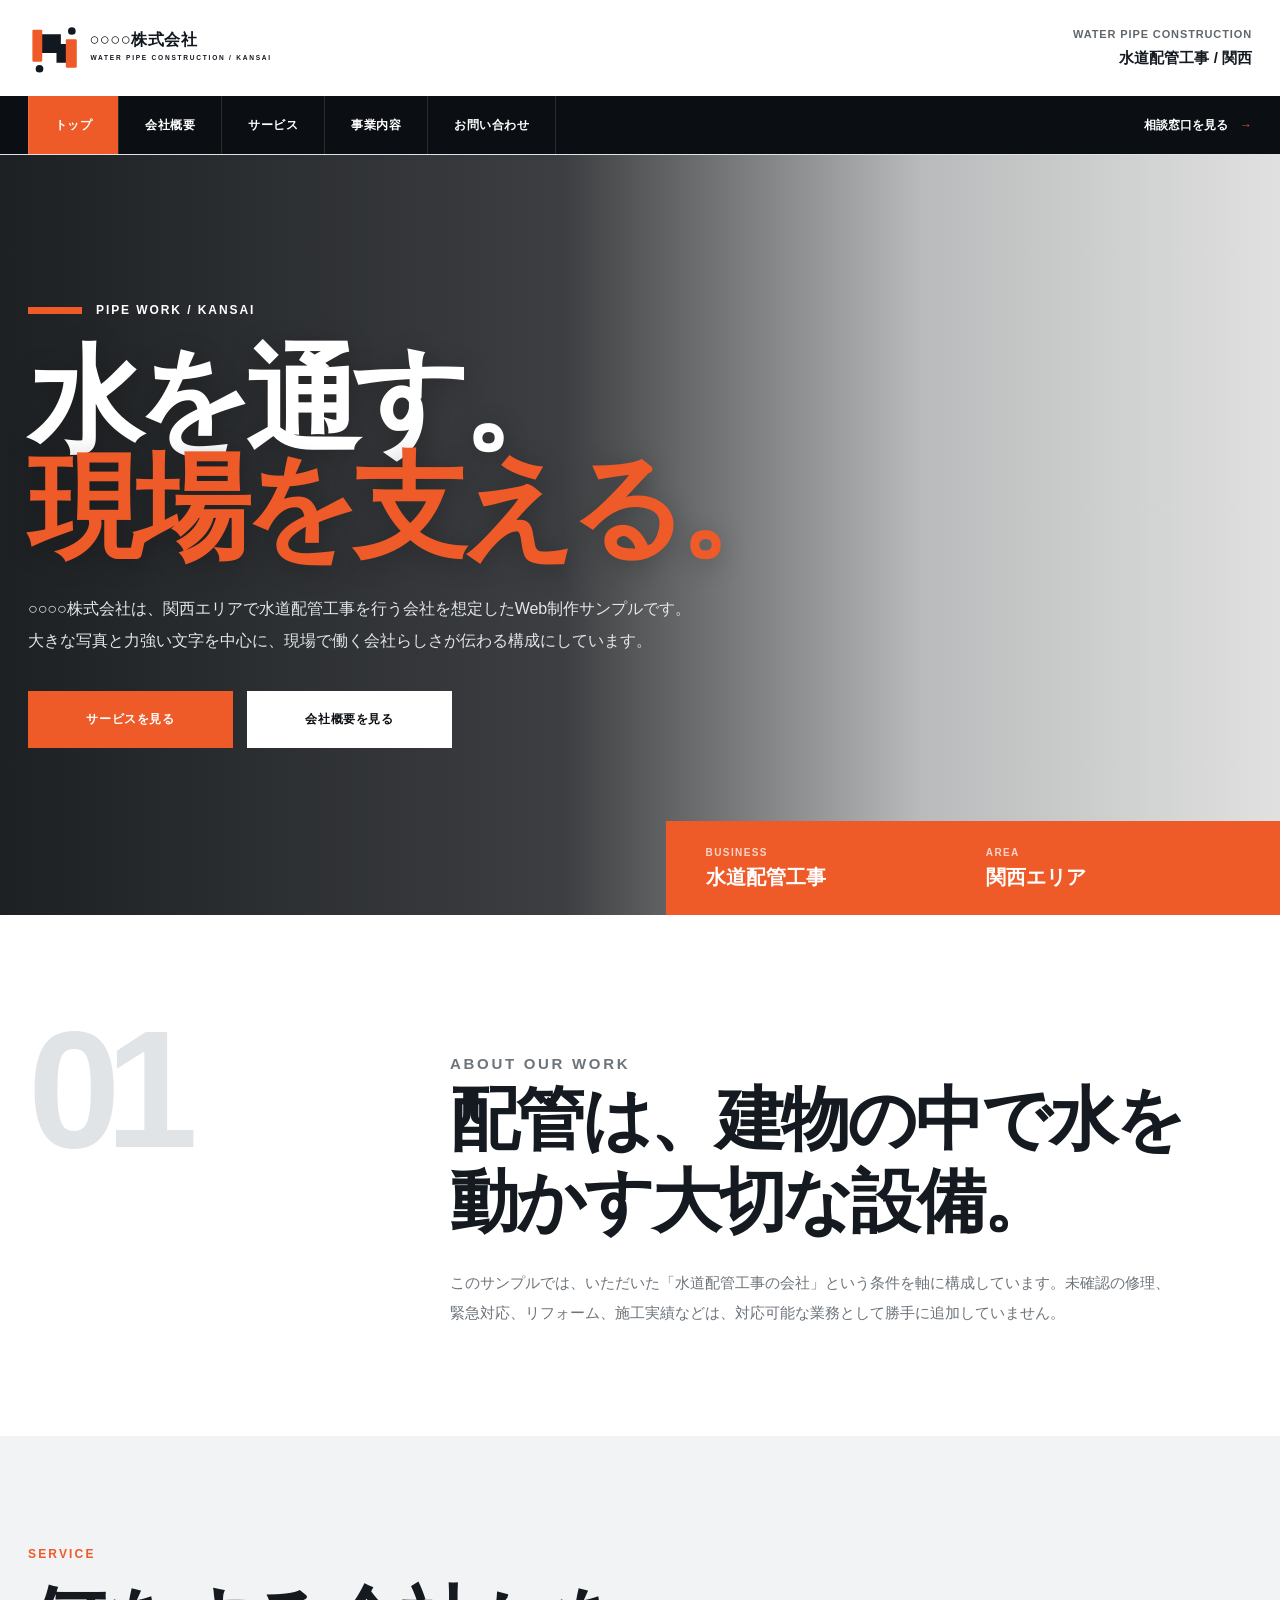
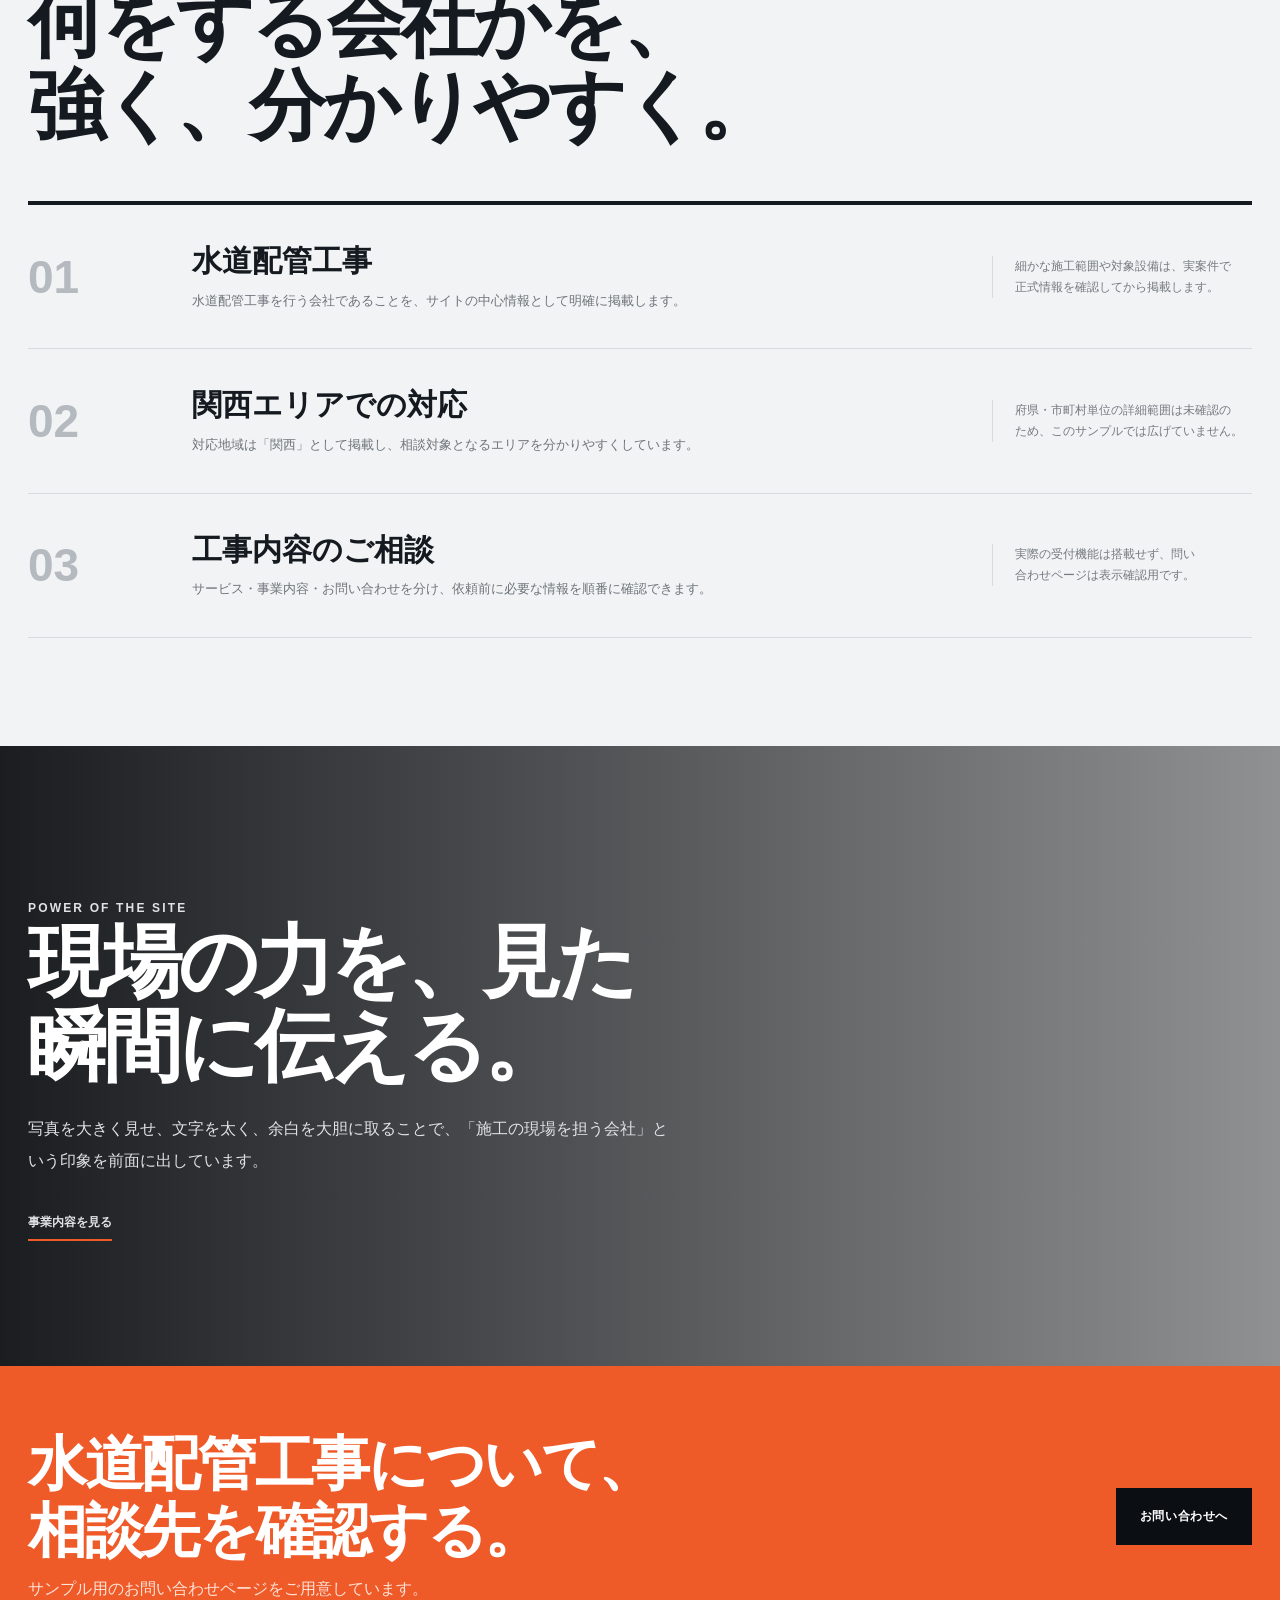
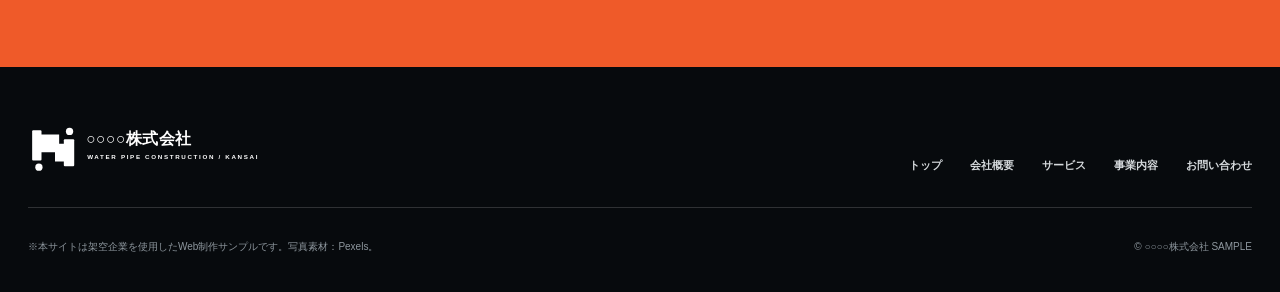
==== index.html @ c88bf471 "トップページを作成" ====
<!doctype html>
<html lang="ja">
<head>
  <meta charset="utf-8">
  <meta name="viewport" content="width=device-width, initial-scale=1">
  <meta name="description" content="○○○○株式会社の水道配管工事会社サンプルサイト。関西エリアを想定した水道配管工事をご案内します。">
  <title>○○○○株式会社 | 水道配管工事サンプルサイト</title>
  <link rel="icon" href="assets/logo.svg" type="image/svg+xml">
  <link rel="stylesheet" href="css/style.css">
  <link rel="stylesheet" href="css/japanese-wrap.css">
</head>
<body>
<header class="site-header">
  <div class="container header-inner">
    <a class="logo" href="index.html"><img src="assets/logo.svg" alt="○○○○株式会社"></a>
    <div class="header-right"><div class="header-tag">WATER PIPE CONSTRUCTION<strong>水道配管工事 / 関西</strong></div><button class="menu-button" type="button" aria-expanded="false">MENU</button></div>
  </div>
  <div class="main-nav"><div class="container nav-inner"><nav class="site-nav" aria-label="メインナビゲーション"><a href="index.html" aria-current="page">トップ</a><a href="about.html">会社概要</a><a href="service.html">サービス</a><a href="business.html">事業内容</a><a href="contact.html">お問い合わせ</a></nav><a class="nav-cta" href="contact.html">相談窓口を見る</a></div></div>
</header>
<main>
  <section class="home-hero">
    <div class="container hero-inner">
      <p class="hero-tag">PIPE WORK / KANSAI</p>
      <h1 class="jp-flow"><span class="jp-phrase">水を通す。</span><wbr><span class="jp-phrase"><em>現場を支える。</em></span></h1>
      <p class="hero-text jp-flow"><span class="jp-phrase">○○○○株式会社は、</span><wbr><span class="jp-phrase">関西エリアで水道配管工事を行う会社を想定した</span><wbr><span class="jp-phrase">Web制作サンプルです。</span><wbr><span class="jp-phrase">大きな写真と力強い文字を中心に、</span><wbr><span class="jp-phrase">現場で働く会社らしさが伝わる構成にしています。</span></p>
      <div class="hero-actions"><a class="button button-orange" href="service.html">サービスを見る</a><a class="button button-white" href="about.html">会社概要を見る</a></div>
    </div>
    <div class="hero-corner"><div><small>BUSINESS</small><strong>水道配管工事</strong></div><div><small>AREA</small><strong>関西エリア</strong></div></div>
  </section>

  <section class="section">
    <div class="container intro-grid">
      <div class="intro-index">01</div>
      <div class="intro-copy"><p class="kicker">ABOUT OUR WORK</p><h2 class="jp-flow"><span class="jp-phrase">配管は、</span><wbr><span class="jp-phrase">建物の中で水を動かす</span><wbr><span class="jp-phrase">大切な設備。</span></h2><p>このサンプルでは、いただいた「水道配管工事の会社」という条件を軸に構成しています。未確認の修理、緊急対応、リフォーム、施工実績などは、対応可能な業務として勝手に追加していません。</p></div>
    </div>
  </section>

  <section class="section section-light">
    <div class="container"><p class="kicker">SERVICE</p><h2 class="display-title jp-flow"><span class="jp-phrase">何をする会社かを、</span><wbr><span class="jp-phrase">強く、分かりやすく。</span></h2>
      <div class="impact-list">
        <article class="impact-row"><div class="num">01</div><div><h3>水道配管工事</h3><p>水道配管工事を行う会社であることを、サイトの中心情報として明確に掲載します。</p></div><aside>細かな施工範囲や対象設備は、実案件で正式情報を確認してから掲載します。</aside></article>
        <article class="impact-row"><div class="num">02</div><div><h3>関西エリアでの対応</h3><p>対応地域は「関西」として掲載し、相談対象となるエリアを分かりやすくしています。</p></div><aside>府県・市町村単位の詳細範囲は未確認のため、このサンプルでは広げていません。</aside></article>
        <article class="impact-row"><div class="num">03</div><div><h3>工事内容のご相談</h3><p>サービス・事業内容・お問い合わせを分け、依頼前に必要な情報を順番に確認できます。</p></div><aside>実際の受付機能は搭載せず、問い合わせページは表示確認用です。</aside></article>
      </div>
    </div>
  </section>

  <section class="photo-statement"><div class="container photo-statement-inner"><div class="photo-copy"><p class="kicker">POWER OF THE SITE</p><h2 class="jp-flow"><span class="jp-phrase">現場の力を、</span><wbr><span class="jp-phrase">見た瞬間に伝える。</span></h2><p>写真を大きく見せ、文字を太く、余白を大胆に取ることで、「施工の現場を担う会社」という印象を前面に出しています。</p><p style="margin-top:28px"><a class="text-link" href="business.html">事業内容を見る</a></p></div></div></section>

  <section class="cta"><div class="container cta-inner"><div><h2 class="jp-flow"><span class="jp-phrase">水道配管工事について、</span><wbr><span class="jp-phrase">相談先を確認する。</span></h2><p>サンプル用のお問い合わせページをご用意しています。</p></div><a class="button button-dark" href="contact.html">お問い合わせへ</a></div></section>
</main>
<footer class="site-footer"><div class="container"><div class="footer-main"><a class="footer-logo" href="index.html"><img src="assets/logo.svg" alt="○○○○株式会社"></a><nav class="footer-nav" aria-label="フッターナビ"><a href="index.html">トップ</a><a href="about.html">会社概要</a><a href="service.html">サービス</a><a href="business.html">事業内容</a><a href="contact.html">お問い合わせ</a></nav></div><div class="footer-bottom"><p>※本サイトは架空企業を使用したWeb制作サンプルです。写真素材：Pexels。</p><p>© ○○○○株式会社 SAMPLE</p></div></div></footer>
<script src="js/main.js"></script>
</body>
</html>
---- css/style.css ----
:root{
  --black:#0b0f13;
  --ink:#141a20;
  --steel:#303a43;
  --gray:#6d747a;
  --line:#d8dadd;
  --light:#f2f3f4;
  --white:#fff;
  --orange:#ef5a29;
  --orange-deep:#c94319;
  --max:1240px;
}
*{box-sizing:border-box}
html{scroll-behavior:smooth}
body{margin:0;background:#fff;color:var(--ink);font-family:"Yu Gothic","Hiragino Kaku Gothic ProN",Meiryo,sans-serif;line-height:1.75;-webkit-font-smoothing:antialiased}
a{color:inherit;text-decoration:none}
img{display:block;max-width:100%}
button,input,textarea{font:inherit}
.container{width:min(calc(100% - 56px),var(--max));margin-inline:auto}
.section{padding:108px 0}
.section-dark{background:var(--black);color:#fff}
.section-light{background:var(--light)}
.kicker{margin:0 0 16px;color:var(--orange);font-family:Arial,sans-serif;font-size:12px;font-weight:900;letter-spacing:.18em;text-transform:uppercase}
.display-title{margin:0;font-size:clamp(42px,6vw,82px);font-weight:900;line-height:1.08;letter-spacing:-.05em}
.lead{max-width:760px;margin:24px 0 0;color:var(--gray);font-size:16px;line-height:2}
.section-dark .lead{color:#c8cdd1}
.sample-note{margin:0;padding:14px 18px;border-left:6px solid var(--orange);background:#fff3ee;color:#6f4b3f;font-size:12px}

/* header */
.site-header{position:relative;z-index:50;background:#fff;border-bottom:1px solid #e1e3e5}
.header-inner{min-height:96px;display:flex;align-items:center;justify-content:space-between;gap:30px}
.logo img{width:285px;height:auto}
.header-right{display:flex;align-items:center;gap:28px}
.header-tag{font-size:11px;font-weight:900;letter-spacing:.08em;color:#5f676d;text-align:right}
.header-tag strong{display:block;color:var(--ink);font-size:15px;letter-spacing:0}
.menu-button{display:none;border:0;background:var(--black);color:#fff;padding:12px 15px;font-size:11px;font-weight:900;letter-spacing:.12em}
.main-nav{background:var(--black);color:#fff}
.nav-inner{min-height:58px;display:flex;align-items:center;justify-content:space-between;gap:28px}
.site-nav{display:flex;align-items:stretch}
.site-nav a{display:flex;align-items:center;min-height:58px;padding:0 26px;border-left:1px solid rgba(255,255,255,.12);font-size:12px;font-weight:900;letter-spacing:.04em}
.site-nav a:last-child{border-right:1px solid rgba(255,255,255,.12)}
.site-nav a:hover,.site-nav a[aria-current="page"]{background:var(--orange)}
.nav-cta{display:inline-flex;align-items:center;gap:12px;color:#fff;font-size:12px;font-weight:900}
.nav-cta::after{content:"→";color:var(--orange)}

/* buttons */
.button{display:inline-flex;align-items:center;justify-content:center;min-width:205px;padding:16px 22px;border:2px solid var(--ink);background:#fff;color:var(--ink);font-size:12px;font-weight:900;letter-spacing:.05em;transition:.2s}
.button:hover{transform:translateY(-2px)}
.button-orange{border-color:var(--orange);background:var(--orange);color:#fff}
.button-orange:hover{background:var(--orange-deep);border-color:var(--orange-deep)}
.button-dark{border-color:var(--black);background:var(--black);color:#fff}
.button-white{border-color:#fff;background:#fff;color:var(--black)}
.text-link{display:inline-flex;align-items:center;gap:12px;font-size:12px;font-weight:900;border-bottom:2px solid var(--orange);padding-bottom:5px}

/* home hero */
.home-hero{position:relative;min-height:760px;background-image:linear-gradient(90deg,rgba(5,8,11,.90) 0%,rgba(5,8,11,.78) 44%,rgba(5,8,11,.28) 72%,rgba(5,8,11,.12) 100%),url("https://images.pexels.com/photos/27354191/pexels-photo-27354191/free-photo-of-welder-s-job.jpeg?auto=compress&dpr=1&w=1800");background-size:cover;background-position:center;color:#fff}
.hero-inner{min-height:760px;display:flex;flex-direction:column;justify-content:center;align-items:flex-start;padding:88px 0 110px}
.hero-tag{display:inline-flex;align-items:center;gap:14px;margin:0 0 26px;font-family:Arial,sans-serif;font-size:12px;font-weight:900;letter-spacing:.16em}
.hero-tag::before{content:"";width:54px;height:7px;background:var(--orange)}
.home-hero h1{max-width:1020px;margin:0;font-size:clamp(62px,9vw,122px);line-height:.93;letter-spacing:-.07em;font-weight:900;text-shadow:0 4px 26px rgba(0,0,0,.25)}
.home-hero h1 em{display:block;color:var(--orange);font-style:normal}
.hero-text{max-width:690px;margin:32px 0 0;color:#e4e7e9;font-size:16px;line-height:2}
.hero-actions{display:flex;gap:14px;flex-wrap:wrap;margin-top:34px}
.hero-corner{position:absolute;right:0;bottom:0;width:min(48vw,650px);background:var(--orange);color:#fff;padding:26px 40px 24px;display:grid;grid-template-columns:1fr 1fr;gap:26px}
.hero-corner small{display:block;font:900 10px/1.2 Arial,sans-serif;letter-spacing:.14em;opacity:.75}
.hero-corner strong{display:block;margin-top:5px;font-size:20px;line-height:1.35}

/* bold intro */
.intro-grid{display:grid;grid-template-columns:330px 1fr;gap:92px;align-items:start}
.intro-index{font:900 clamp(96px,13vw,170px)/.8 Arial,sans-serif;color:#e1e4e6;letter-spacing:-.09em}
.intro-copy h2{max-width:840px;margin:0;font-size:clamp(40px,5.4vw,72px);font-weight:900;line-height:1.18;letter-spacing:-.045em}
.intro-copy p{max-width:760px;margin:26px 0 0;color:var(--gray);font-size:15px;line-height:2}

/* services on home */
.impact-list{margin-top:54px;border-top:4px solid var(--ink)}
.impact-row{display:grid;grid-template-columns:130px 1fr 260px;gap:34px;align-items:center;padding:36px 0;border-bottom:1px solid var(--line)}
.impact-row .num{font:900 46px/1 Arial,sans-serif;color:#b5bac0}
.impact-row h3{margin:0;font-size:30px;line-height:1.35;font-weight:900}
.impact-row p{margin:8px 0 0;color:var(--gray);font-size:13px}
.impact-row aside{padding-left:22px;border-left:1px solid var(--line);color:#747a80;font-size:12px}

/* full photo statement */
.photo-statement{min-height:620px;position:relative;background-image:linear-gradient(90deg,rgba(7,10,13,.92),rgba(7,10,13,.45)),url("https://images.pexels.com/photos/16509869/pexels-photo-16509869/free-photo-of-close-up-of-man-using-a-spanner.jpeg?auto=compress&dpr=1&w=1800");background-size:cover;background-position:center;color:#fff}
.photo-statement-inner{min-height:620px;display:flex;align-items:center}
.photo-copy{max-width:760px;padding:90px 0}
.photo-copy h2{margin:0;font-size:clamp(44px,6.2vw,82px);font-weight:900;line-height:1.05;letter-spacing:-.05em}
.photo-copy p{max-width:650px;margin:26px 0 0;color:#e0e3e5;line-height:2}

/* page hero */
.page-hero{position:relative;min-height:430px;color:#fff;background-size:cover;background-position:center}
.page-hero::before{content:"";position:absolute;inset:0;background:linear-gradient(90deg,rgba(6,9,12,.91),rgba(6,9,12,.42))}
.page-hero.about{background-image:url("https://images.pexels.com/photos/29931974/pexels-photo-29931974/free-photo-of-construction-worker-inspecting-pipe-installation.jpeg?auto=compress&dpr=1&w=1800")}
.page-hero.service{background-image:url("https://images.pexels.com/photos/16509869/pexels-photo-16509869/free-photo-of-close-up-of-man-using-a-spanner.jpeg?auto=compress&dpr=1&w=1800")}
.page-hero.business{background-image:url("https://images.pexels.com/photos/27354191/pexels-photo-27354191/free-photo-of-welder-s-job.jpeg?auto=compress&dpr=1&w=1800")}
.page-hero.contact{background-image:url("https://images.pexels.com/photos/29931974/pexels-photo-29931974/free-photo-of-construction-worker-inspecting-pipe-installation.jpeg?auto=compress&dpr=1&w=1800")}
.page-hero-inner{position:relative;z-index:1;min-height:430px;display:flex;flex-direction:column;justify-content:flex-end;padding:72px 0}
.breadcrumb{margin:0 0 18px;font-size:11px;font-weight:800;color:#d2d7da}
.page-hero h1{margin:0;font-size:clamp(58px,8vw,104px);line-height:.95;font-weight:900;letter-spacing:-.065em}
.page-hero p:last-child{max-width:760px;margin:22px 0 0;color:#e1e5e7}

/* company */
.company-message{display:grid;grid-template-columns:1.1fr .9fr;gap:90px;align-items:start}
.company-message h2{margin:0;font-size:clamp(38px,5vw,68px);line-height:1.2;font-weight:900;letter-spacing:-.04em}
.company-message .side{border-left:8px solid var(--orange);padding-left:28px;color:#5e666c;line-height:2}
.company-table{margin-top:54px;border-top:4px solid var(--ink)}
.company-row{display:grid;grid-template-columns:220px 1fr;gap:34px;padding:20px 12px;border-bottom:1px solid var(--line);font-size:14px}
.company-row:nth-child(even){background:#f6f7f7}
.company-row dt{font-weight:900}
.company-row dd{margin:0;color:#515a61}

/* service page */
.service-wall{margin-top:52px}
.service-band{display:grid;grid-template-columns:190px 1fr;min-height:300px;border-top:1px solid var(--line)}
.service-band:last-child{border-bottom:1px solid var(--line)}
.service-label{display:flex;flex-direction:column;justify-content:space-between;padding:36px 30px 36px 0;border-right:1px solid var(--line)}
.service-label strong{font:900 58px/1 Arial,sans-serif;color:#b5bac0}
.service-label small{font:900 11px/1.4 Arial,sans-serif;letter-spacing:.14em;color:var(--orange)}
.service-body{display:flex;flex-direction:column;justify-content:center;padding:42px 0 42px 56px}
.service-body h2{margin:0;font-size:clamp(34px,4.2vw,56px);line-height:1.25;font-weight:900}
.service-body p{max-width:760px;margin:18px 0 0;color:var(--gray)}
.service-band:nth-child(even){background:#f5f6f6}

/* business */
.business-stack{margin-top:48px;display:grid;gap:18px}
.business-block{position:relative;overflow:hidden;display:grid;grid-template-columns:220px 1fr;padding:40px 44px;background:var(--black);color:#fff}
.business-block::after{content:attr(data-no);position:absolute;right:-10px;bottom:-36px;font:900 150px/1 Arial,sans-serif;color:rgba(255,255,255,.05)}
.business-block .label{font:900 11px/1.5 Arial,sans-serif;letter-spacing:.15em;color:#ff9a77}
.business-block h2{margin:0;font-size:34px;font-weight:900;line-height:1.3}
.business-block p{max-width:760px;margin:12px 0 0;color:#c7cdd1}
.business-note{margin-top:18px;padding-top:16px;border-top:1px solid rgba(255,255,255,.18);font-size:12px;color:#aeb6bc}

/* contact */
.contact-grid{display:grid;grid-template-columns:420px 1fr;gap:72px;align-items:start}
.contact-panel{background:var(--black);color:#fff;padding:40px 38px}
.contact-panel h2{margin:0;font-size:34px;font-weight:900}
.contact-panel p{color:#c8cdd1;font-size:13px}
.contact-data{margin-top:30px;border-top:1px solid rgba(255,255,255,.2)}
.contact-data div{padding:18px 0;border-bottom:1px solid rgba(255,255,255,.14)}
.contact-data span{display:block;color:#ff936f;font:900 10px/1.3 Arial,sans-serif;letter-spacing:.14em}
.contact-data strong{display:block;margin-top:5px;font-size:17px}
.contact-form{padding:0}
.form-head{padding-bottom:24px;border-bottom:4px solid var(--ink)}
.form-head h2{margin:0;font-size:38px;font-weight:900}
.form-grid{display:grid;grid-template-columns:1fr 1fr;gap:24px 30px;margin-top:30px}
.contact-form label{display:block;font-size:12px;font-weight:900}
.contact-form .full{grid-column:1/-1}
.contact-form input,.contact-form textarea{width:100%;margin-top:9px;padding:14px 12px;border:1px solid #bbc0c4;background:#fff;outline:none;border-radius:0}
.contact-form input:focus,.contact-form textarea:focus{border-color:var(--orange);box-shadow:0 0 0 2px rgba(239,90,41,.12)}
.form-actions{display:flex;align-items:center;justify-content:space-between;gap:20px;margin-top:30px}
.form-note{margin:0;color:#737b81;font-size:11px}

/* cta / footer */
.cta{background:var(--orange);color:#fff}
.cta-inner{display:grid;grid-template-columns:1fr auto;gap:50px;align-items:center;padding:64px 0}
.cta h2{margin:0;font-size:clamp(34px,4.6vw,60px);font-weight:900;line-height:1.15;letter-spacing:-.04em}
.cta p{margin:10px 0 0;color:#ffe3d8}
.site-footer{background:#070a0d;color:#fff}
.footer-main{display:grid;grid-template-columns:1fr auto;gap:50px;align-items:end;padding:54px 0 32px}
.footer-logo img{width:270px;filter:brightness(0) invert(1)}
.footer-nav{display:flex;gap:18px 28px;flex-wrap:wrap;justify-content:flex-end;color:#d4d8db;font-size:11px;font-weight:800}
.footer-bottom{display:flex;justify-content:space-between;gap:24px;padding:20px 0 26px;border-top:1px solid rgba(255,255,255,.16);color:#8e979e;font-size:10px}

@media(max-width:980px){
  .header-tag{display:none}
  .menu-button{display:block}
  .main-nav{position:relative}
  .nav-inner{min-height:0;display:block}
  .site-nav{display:none}
  .site-nav.open{display:flex;position:absolute;z-index:60;left:0;right:0;top:0;flex-direction:column;background:#0b0f13}
  .site-nav.open a{min-height:52px;border:0;border-bottom:1px solid rgba(255,255,255,.12)}
  .nav-cta{display:none}
  .home-hero,.hero-inner{min-height:680px}
  .hero-corner{position:static;width:100%}
  .intro-grid{grid-template-columns:1fr;gap:34px}
  .intro-index{font-size:96px}
  .impact-row{grid-template-columns:90px 1fr}
  .impact-row aside{grid-column:2;padding-left:0;border-left:0}
  .company-message{grid-template-columns:1fr;gap:40px}
  .contact-grid{grid-template-columns:1fr;gap:46px}
}
@media(max-width:760px){
  .container{width:min(calc(100% - 30px),var(--max))}
  .section{padding:76px 0}
  .header-inner{min-height:80px}
  .logo img{width:220px}
  .home-hero{min-height:650px;background-position:58% center}
  .hero-inner{min-height:650px;padding:74px 0 90px}
  .home-hero h1{font-size:clamp(54px,17vw,84px)}
  .hero-text{font-size:14px}
  .hero-corner{grid-template-columns:1fr;padding:22px 20px}
  .display-title{font-size:42px}
  .intro-copy h2{font-size:42px}
  .impact-row{grid-template-columns:64px 1fr;gap:18px;padding:28px 0}
  .impact-row .num{font-size:34px}
  .impact-row h3{font-size:23px}
  .photo-statement,.photo-statement-inner{min-height:520px}
  .page-hero,.page-hero-inner{min-height:360px}
  .page-hero h1{font-size:58px}
  .company-row{grid-template-columns:1fr;gap:5px;padding:16px 8px}
  .service-band{grid-template-columns:1fr;min-height:0}
  .service-label{flex-direction:row;align-items:center;padding:24px 0;border-right:0;border-bottom:1px solid var(--line)}
  .service-label strong{font-size:42px}
  .service-body{padding:30px 0 38px}
  .business-block{grid-template-columns:1fr;gap:14px;padding:32px 24px}
  .form-grid{grid-template-columns:1fr}
  .contact-form .full{grid-column:auto}
  .form-actions{align-items:flex-start;flex-direction:column}
  .cta-inner{grid-template-columns:1fr;gap:24px}
  .footer-main{grid-template-columns:1fr;align-items:start}
  .footer-nav{justify-content:flex-start}
  .footer-bottom{flex-direction:column}
}
---- css/japanese-wrap.css ----
html[lang="ja"],body{line-break:strict;word-break:normal;overflow-wrap:normal;hyphens:none}
@supports (word-break:auto-phrase){
  html[lang="ja"],body{word-break:auto-phrase}
  p,li,dt,dd,label,.hero-text,.lead,.page-hero p,.impact-row p,.service-body p,.business-block p,.company-message p,.form-note{word-break:auto-phrase;text-wrap:pretty}
  h1,h2,h3,.display-title{word-break:auto-phrase;text-wrap:balance}
}
.jp-flow{line-break:strict;overflow-wrap:normal;hyphens:none}
@supports not (word-break:auto-phrase){
  .jp-flow{word-break:keep-all}
  .jp-flow .jp-phrase{display:inline-block;max-width:100%;white-space:nowrap}
  .jp-flow wbr{display:inline}
}
@supports (word-break:auto-phrase){
  .jp-flow .jp-phrase{display:inline;max-width:none;white-space:normal}
  .jp-flow wbr{display:none}
}
.header-inner>*,.hero-inner>*,.intro-grid>*,.impact-row>*,.company-message>*,.company-row>*,.service-band>*,.business-block>*,.contact-grid>*,.form-grid>*,.cta-inner>*{min-width:0}
@media(max-width:760px){p,li,dt,dd,label{max-width:100%}}
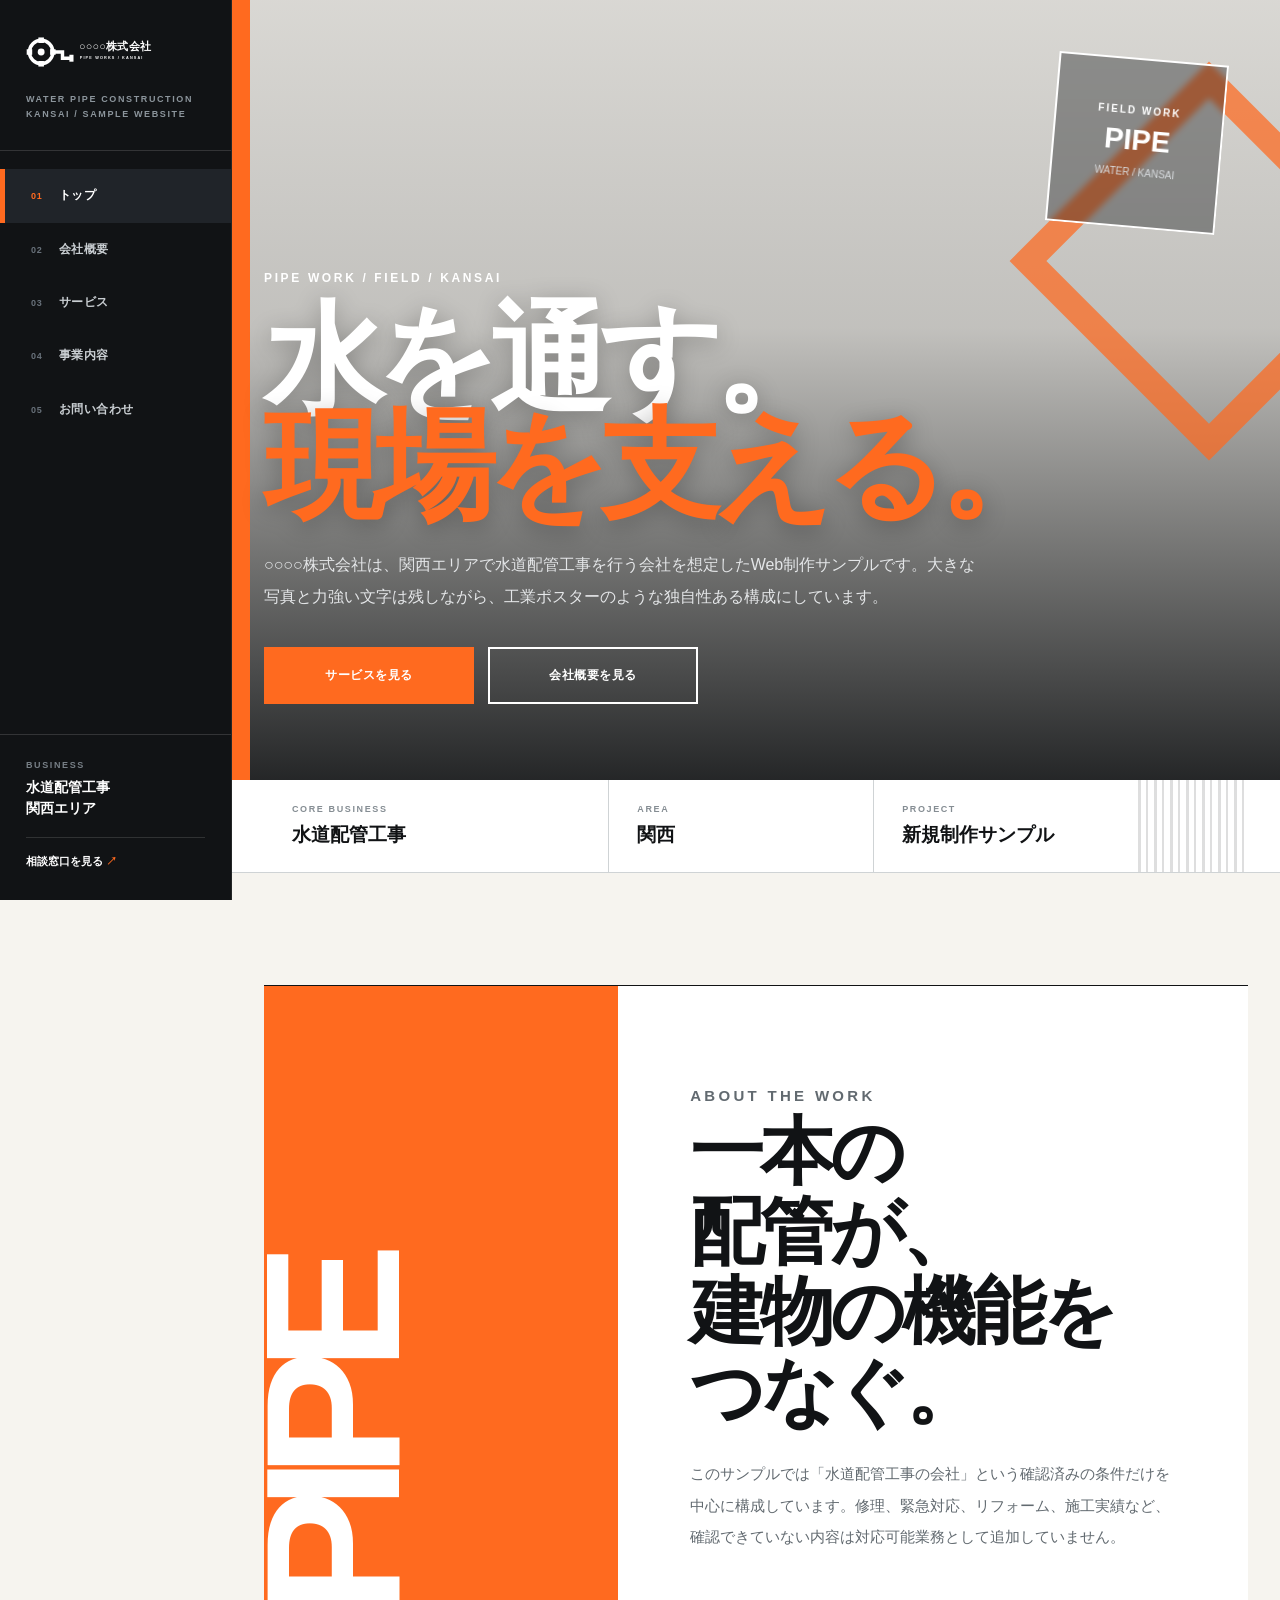
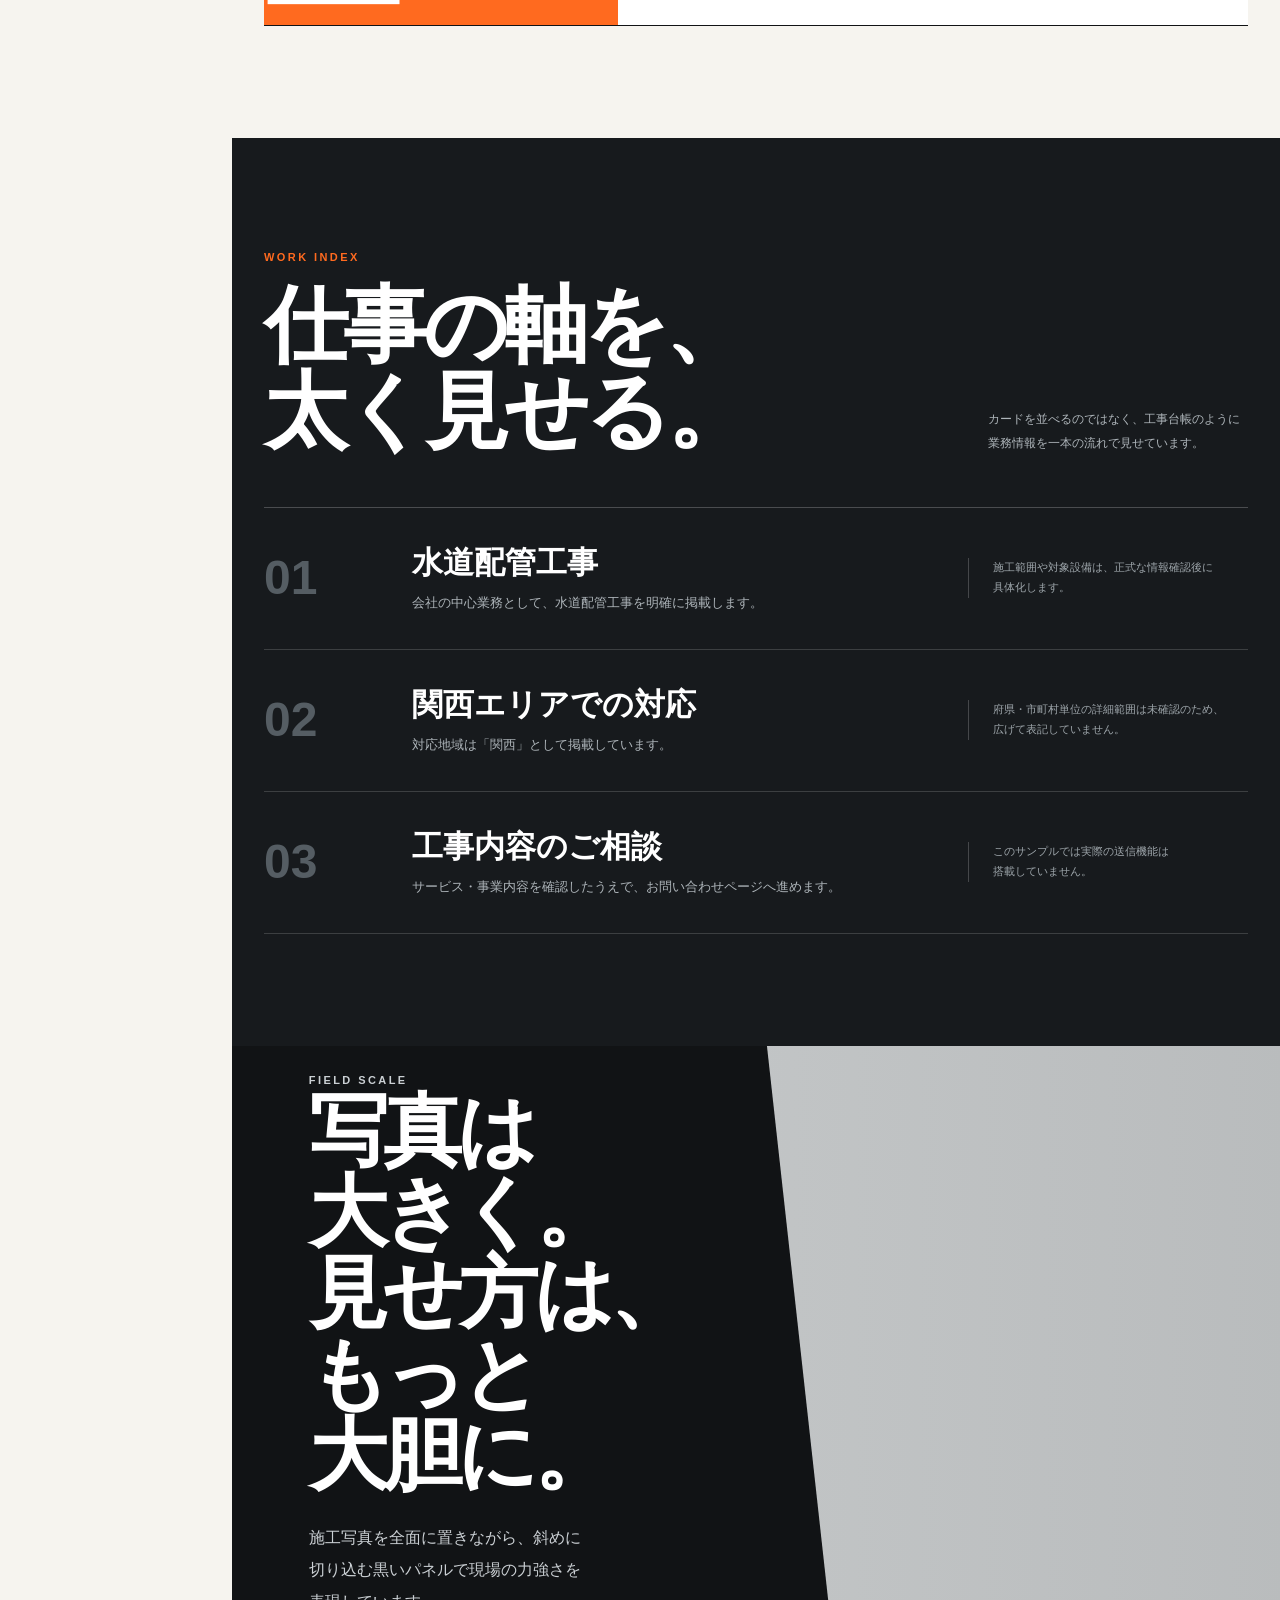
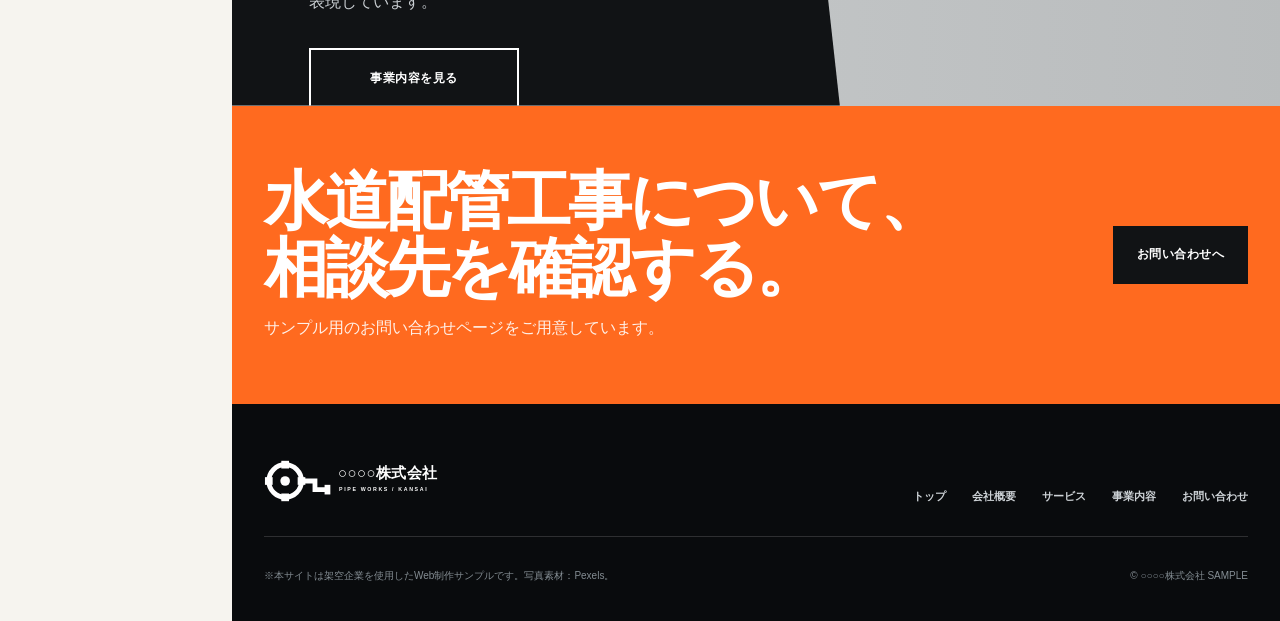
==== commit fedfd000: "トップページを工業ポスター型レイアウトへ刷新" ====
--- a/index.html
+++ b/index.html
@@ -10,46 +10,70 @@
   <link rel="stylesheet" href="css/japanese-wrap.css">
 </head>
 <body>
-<header class="site-header">
-  <div class="container header-inner">
-    <a class="logo" href="index.html"><img src="assets/logo.svg" alt="○○○○株式会社"></a>
-    <div class="header-right"><div class="header-tag">WATER PIPE CONSTRUCTION<strong>水道配管工事 / 関西</strong></div><button class="menu-button" type="button" aria-expanded="false">MENU</button></div>
-  </div>
-  <div class="main-nav"><div class="container nav-inner"><nav class="site-nav" aria-label="メインナビゲーション"><a href="index.html" aria-current="page">トップ</a><a href="about.html">会社概要</a><a href="service.html">サービス</a><a href="business.html">事業内容</a><a href="contact.html">お問い合わせ</a></nav><a class="nav-cta" href="contact.html">相談窓口を見る</a></div></div>
-</header>
-<main>
-  <section class="home-hero">
-    <div class="container hero-inner">
-      <p class="hero-tag">PIPE WORK / KANSAI</p>
+<aside class="site-rail">
+  <div class="rail-brand"><a href="index.html"><img src="assets/logo.svg" alt="○○○○株式会社"></a><p class="rail-code">WATER PIPE CONSTRUCTION<br>KANSAI / SAMPLE WEBSITE</p></div>
+  <button class="menu-button" type="button" aria-expanded="false">MENU</button>
+  <nav class="site-nav rail-nav" aria-label="メインナビゲーション">
+    <a data-no="01" href="index.html" aria-current="page">トップ</a>
+    <a data-no="02" href="about.html">会社概要</a>
+    <a data-no="03" href="service.html">サービス</a>
+    <a data-no="04" href="business.html">事業内容</a>
+    <a data-no="05" href="contact.html">お問い合わせ</a>
+  </nav>
+  <div class="rail-foot"><span>BUSINESS</span><strong>水道配管工事<br>関西エリア</strong><a class="rail-contact" href="contact.html">相談窓口を見る</a></div>
+</aside>
+
+<main class="site-main">
+  <section class="hero-poster">
+    <div class="container hero-content">
+      <p class="hero-kicker">PIPE WORK / FIELD / KANSAI</p>
       <h1 class="jp-flow"><span class="jp-phrase">水を通す。</span><wbr><span class="jp-phrase"><em>現場を支える。</em></span></h1>
-      <p class="hero-text jp-flow"><span class="jp-phrase">○○○○株式会社は、</span><wbr><span class="jp-phrase">関西エリアで水道配管工事を行う会社を想定した</span><wbr><span class="jp-phrase">Web制作サンプルです。</span><wbr><span class="jp-phrase">大きな写真と力強い文字を中心に、</span><wbr><span class="jp-phrase">現場で働く会社らしさが伝わる構成にしています。</span></p>
-      <div class="hero-actions"><a class="button button-orange" href="service.html">サービスを見る</a><a class="button button-white" href="about.html">会社概要を見る</a></div>
+      <p class="hero-text jp-flow"><span class="jp-phrase">○○○○株式会社は、</span><wbr><span class="jp-phrase">関西エリアで水道配管工事を行う会社を想定した</span><wbr><span class="jp-phrase">Web制作サンプルです。</span><wbr><span class="jp-phrase">大きな写真と力強い文字は残しながら、</span><wbr><span class="jp-phrase">工業ポスターのような独自性ある構成にしています。</span></p>
+      <div class="hero-actions"><a class="button button-signal" href="service.html">サービスを見る</a><a class="button button-light" href="about.html">会社概要を見る</a></div>
     </div>
-    <div class="hero-corner"><div><small>BUSINESS</small><strong>水道配管工事</strong></div><div><small>AREA</small><strong>関西エリア</strong></div></div>
+    <div class="hero-stamp"><span>FIELD WORK</span><strong>PIPE</strong><small>WATER / KANSAI</small></div>
   </section>
 
-  <section class="section">
-    <div class="container intro-grid">
-      <div class="intro-index">01</div>
-      <div class="intro-copy"><p class="kicker">ABOUT OUR WORK</p><h2 class="jp-flow"><span class="jp-phrase">配管は、</span><wbr><span class="jp-phrase">建物の中で水を動かす</span><wbr><span class="jp-phrase">大切な設備。</span></h2><p>このサンプルでは、いただいた「水道配管工事の会社」という条件を軸に構成しています。未確認の修理、緊急対応、リフォーム、施工実績などは、対応可能な業務として勝手に追加していません。</p></div>
+  <section class="fact-strip">
+    <div class="container fact-strip-inner">
+      <div class="fact-cell"><small>CORE BUSINESS</small><strong>水道配管工事</strong></div>
+      <div class="fact-cell"><small>AREA</small><strong>関西</strong></div>
+      <div class="fact-cell"><small>PROJECT</small><strong>新規制作サンプル</strong></div>
+      <div class="fact-bars" aria-hidden="true"></div>
     </div>
   </section>
 
-  <section class="section section-light">
-    <div class="container"><p class="kicker">SERVICE</p><h2 class="display-title jp-flow"><span class="jp-phrase">何をする会社かを、</span><wbr><span class="jp-phrase">強く、分かりやすく。</span></h2>
-      <div class="impact-list">
-        <article class="impact-row"><div class="num">01</div><div><h3>水道配管工事</h3><p>水道配管工事を行う会社であることを、サイトの中心情報として明確に掲載します。</p></div><aside>細かな施工範囲や対象設備は、実案件で正式情報を確認してから掲載します。</aside></article>
-        <article class="impact-row"><div class="num">02</div><div><h3>関西エリアでの対応</h3><p>対応地域は「関西」として掲載し、相談対象となるエリアを分かりやすくしています。</p></div><aside>府県・市町村単位の詳細範囲は未確認のため、このサンプルでは広げていません。</aside></article>
-        <article class="impact-row"><div class="num">03</div><div><h3>工事内容のご相談</h3><p>サービス・事業内容・お問い合わせを分け、依頼前に必要な情報を順番に確認できます。</p></div><aside>実際の受付機能は搭載せず、問い合わせページは表示確認用です。</aside></article>
+  <section class="section manifesto">
+    <div class="container manifesto-grid">
+      <div class="manifesto-mark"><span>PIPE</span></div>
+      <div class="manifesto-copy">
+        <p class="kicker">ABOUT THE WORK</p>
+        <h2 class="jp-flow"><span class="jp-phrase">一本の配管が、</span><wbr><span class="jp-phrase">建物の機能をつなぐ。</span></h2>
+        <p>このサンプルでは「水道配管工事の会社」という確認済みの条件だけを中心に構成しています。修理、緊急対応、リフォーム、施工実績など、確認できていない内容は対応可能業務として追加していません。</p>
       </div>
     </div>
   </section>
 
-  <section class="photo-statement"><div class="container photo-statement-inner"><div class="photo-copy"><p class="kicker">POWER OF THE SITE</p><h2 class="jp-flow"><span class="jp-phrase">現場の力を、</span><wbr><span class="jp-phrase">見た瞬間に伝える。</span></h2><p>写真を大きく見せ、文字を太く、余白を大胆に取ることで、「施工の現場を担う会社」という印象を前面に出しています。</p><p style="margin-top:28px"><a class="text-link" href="business.html">事業内容を見る</a></p></div></div></section>
+  <section class="section service-run">
+    <div class="container">
+      <div class="service-run-head"><div><p class="kicker">WORK INDEX</p><h2 class="display-title jp-flow"><span class="jp-phrase">仕事の軸を、</span><wbr><span class="jp-phrase">太く見せる。</span></h2></div><p>カードを並べるのではなく、工事台帳のように業務情報を一本の流れで見せています。</p></div>
+      <div class="service-run-list">
+        <article class="service-run-item"><div class="num">01</div><div><h3>水道配管工事</h3><p>会社の中心業務として、水道配管工事を明確に掲載します。</p></div><aside>施工範囲や対象設備は、正式な情報確認後に具体化します。</aside></article>
+        <article class="service-run-item"><div class="num">02</div><div><h3>関西エリアでの対応</h3><p>対応地域は「関西」として掲載しています。</p></div><aside>府県・市町村単位の詳細範囲は未確認のため、広げて表記していません。</aside></article>
+        <article class="service-run-item"><div class="num">03</div><div><h3>工事内容のご相談</h3><p>サービス・事業内容を確認したうえで、お問い合わせページへ進めます。</p></div><aside>このサンプルでは実際の送信機能は搭載していません。</aside></article>
+      </div>
+    </div>
+  </section>
+
+  <section class="photo-cut">
+    <div class="photo-cut-bg" aria-hidden="true"></div>
+    <div class="photo-cut-panel"><div class="photo-cut-copy"><p class="kicker">FIELD SCALE</p><h2 class="jp-flow"><span class="jp-phrase">写真は大きく。</span><wbr><span class="jp-phrase">見せ方は、もっと大胆に。</span></h2><p>施工写真を全面に置きながら、斜めに切り込む黒いパネルで現場の力強さを表現しています。</p><p style="margin-top:30px"><a class="button button-light" href="business.html">事業内容を見る</a></p></div></div>
+  </section>
 
   <section class="cta"><div class="container cta-inner"><div><h2 class="jp-flow"><span class="jp-phrase">水道配管工事について、</span><wbr><span class="jp-phrase">相談先を確認する。</span></h2><p>サンプル用のお問い合わせページをご用意しています。</p></div><a class="button button-dark" href="contact.html">お問い合わせへ</a></div></section>
 </main>
+
 <footer class="site-footer"><div class="container"><div class="footer-main"><a class="footer-logo" href="index.html"><img src="assets/logo.svg" alt="○○○○株式会社"></a><nav class="footer-nav" aria-label="フッターナビ"><a href="index.html">トップ</a><a href="about.html">会社概要</a><a href="service.html">サービス</a><a href="business.html">事業内容</a><a href="contact.html">お問い合わせ</a></nav></div><div class="footer-bottom"><p>※本サイトは架空企業を使用したWeb制作サンプルです。写真素材：Pexels。</p><p>© ○○○○株式会社 SAMPLE</p></div></div></footer>
 <script src="js/main.js"></script>
 </body>
-</html>
+</html>
--- a/css/style.css
+++ b/css/style.css
@@ -1,212 +1,249 @@
 :root{
-  --black:#0b0f13;
-  --ink:#141a20;
-  --steel:#303a43;
-  --gray:#6d747a;
-  --line:#d8dadd;
-  --light:#f2f3f4;
+  --coal:#111315;
+  --coal-2:#1c2024;
+  --steel:#606a72;
+  --fog:#e8ebec;
+  --paper:#f6f4ef;
   --white:#fff;
-  --orange:#ef5a29;
-  --orange-deep:#c94319;
-  --max:1240px;
+  --signal:#ff6a1f;
+  --signal-dark:#d84b06;
+  --blue:#2e5c7a;
+  --line:#cfd3d5;
+  --rail:232px;
+  --max:1280px;
 }
 *{box-sizing:border-box}
 html{scroll-behavior:smooth}
-body{margin:0;background:#fff;color:var(--ink);font-family:"Yu Gothic","Hiragino Kaku Gothic ProN",Meiryo,sans-serif;line-height:1.75;-webkit-font-smoothing:antialiased}
+body{margin:0;background:var(--paper);color:var(--coal);font-family:"Yu Gothic","Hiragino Kaku Gothic ProN",Meiryo,sans-serif;line-height:1.78;-webkit-font-smoothing:antialiased}
 a{color:inherit;text-decoration:none}
 img{display:block;max-width:100%}
 button,input,textarea{font:inherit}
-.container{width:min(calc(100% - 56px),var(--max));margin-inline:auto}
-.section{padding:108px 0}
-.section-dark{background:var(--black);color:#fff}
-.section-light{background:var(--light)}
-.kicker{margin:0 0 16px;color:var(--orange);font-family:Arial,sans-serif;font-size:12px;font-weight:900;letter-spacing:.18em;text-transform:uppercase}
-.display-title{margin:0;font-size:clamp(42px,6vw,82px);font-weight:900;line-height:1.08;letter-spacing:-.05em}
-.lead{max-width:760px;margin:24px 0 0;color:var(--gray);font-size:16px;line-height:2}
-.section-dark .lead{color:#c8cdd1}
-.sample-note{margin:0;padding:14px 18px;border-left:6px solid var(--orange);background:#fff3ee;color:#6f4b3f;font-size:12px}
-
-/* header */
-.site-header{position:relative;z-index:50;background:#fff;border-bottom:1px solid #e1e3e5}
-.header-inner{min-height:96px;display:flex;align-items:center;justify-content:space-between;gap:30px}
-.logo img{width:285px;height:auto}
-.header-right{display:flex;align-items:center;gap:28px}
-.header-tag{font-size:11px;font-weight:900;letter-spacing:.08em;color:#5f676d;text-align:right}
-.header-tag strong{display:block;color:var(--ink);font-size:15px;letter-spacing:0}
-.menu-button{display:none;border:0;background:var(--black);color:#fff;padding:12px 15px;font-size:11px;font-weight:900;letter-spacing:.12em}
-.main-nav{background:var(--black);color:#fff}
-.nav-inner{min-height:58px;display:flex;align-items:center;justify-content:space-between;gap:28px}
-.site-nav{display:flex;align-items:stretch}
-.site-nav a{display:flex;align-items:center;min-height:58px;padding:0 26px;border-left:1px solid rgba(255,255,255,.12);font-size:12px;font-weight:900;letter-spacing:.04em}
-.site-nav a:last-child{border-right:1px solid rgba(255,255,255,.12)}
-.site-nav a:hover,.site-nav a[aria-current="page"]{background:var(--orange)}
-.nav-cta{display:inline-flex;align-items:center;gap:12px;color:#fff;font-size:12px;font-weight:900}
-.nav-cta::after{content:"→";color:var(--orange)}
-
-/* buttons */
-.button{display:inline-flex;align-items:center;justify-content:center;min-width:205px;padding:16px 22px;border:2px solid var(--ink);background:#fff;color:var(--ink);font-size:12px;font-weight:900;letter-spacing:.05em;transition:.2s}
+.container{width:min(calc(100% - 64px),var(--max));margin-inline:auto}
+.section{padding:112px 0}
+.kicker{margin:0 0 18px;color:var(--signal);font:900 11px/1.3 Arial,sans-serif;letter-spacing:.22em;text-transform:uppercase}
+.display-title{margin:0;font-size:clamp(44px,6.6vw,88px);font-weight:900;line-height:1.02;letter-spacing:-.055em}
+.lead{max-width:780px;margin:26px 0 0;color:#616970;font-size:16px;line-height:2.05}
+.sample-note{margin:0;padding:14px 18px;border:1px solid #e1c4b5;background:#fff8f3;color:#755444;font-size:12px}
+.button{display:inline-flex;align-items:center;justify-content:center;min-width:210px;padding:16px 22px;border:2px solid currentColor;background:transparent;font-size:12px;font-weight:900;letter-spacing:.04em;transition:.2s}
 .button:hover{transform:translateY(-2px)}
-.button-orange{border-color:var(--orange);background:var(--orange);color:#fff}
-.button-orange:hover{background:var(--orange-deep);border-color:var(--orange-deep)}
-.button-dark{border-color:var(--black);background:var(--black);color:#fff}
-.button-white{border-color:#fff;background:#fff;color:var(--black)}
-.text-link{display:inline-flex;align-items:center;gap:12px;font-size:12px;font-weight:900;border-bottom:2px solid var(--orange);padding-bottom:5px}
-
-/* home hero */
-.home-hero{position:relative;min-height:760px;background-image:linear-gradient(90deg,rgba(5,8,11,.90) 0%,rgba(5,8,11,.78) 44%,rgba(5,8,11,.28) 72%,rgba(5,8,11,.12) 100%),url("https://images.pexels.com/photos/27354191/pexels-photo-27354191/free-photo-of-welder-s-job.jpeg?auto=compress&dpr=1&w=1800");background-size:cover;background-position:center;color:#fff}
-.hero-inner{min-height:760px;display:flex;flex-direction:column;justify-content:center;align-items:flex-start;padding:88px 0 110px}
-.hero-tag{display:inline-flex;align-items:center;gap:14px;margin:0 0 26px;font-family:Arial,sans-serif;font-size:12px;font-weight:900;letter-spacing:.16em}
-.hero-tag::before{content:"";width:54px;height:7px;background:var(--orange)}
-.home-hero h1{max-width:1020px;margin:0;font-size:clamp(62px,9vw,122px);line-height:.93;letter-spacing:-.07em;font-weight:900;text-shadow:0 4px 26px rgba(0,0,0,.25)}
-.home-hero h1 em{display:block;color:var(--orange);font-style:normal}
-.hero-text{max-width:690px;margin:32px 0 0;color:#e4e7e9;font-size:16px;line-height:2}
+.button-signal{background:var(--signal);border-color:var(--signal);color:#fff}
+.button-signal:hover{background:var(--signal-dark);border-color:var(--signal-dark)}
+.button-dark{background:var(--coal);border-color:var(--coal);color:#fff}
+.button-light{border-color:#fff;color:#fff}
+
+/* fixed industrial rail */
+.site-rail{position:fixed;inset:0 auto 0 0;width:var(--rail);z-index:60;display:flex;flex-direction:column;background:var(--coal);color:#fff;border-right:1px solid rgba(255,255,255,.08)}
+.rail-brand{padding:34px 26px 28px;border-bottom:1px solid rgba(255,255,255,.14)}
+.rail-brand img{width:180px;filter:brightness(0) invert(1)}
+.rail-code{margin:22px 0 0;color:#8c959c;font:700 9px/1.7 Arial,sans-serif;letter-spacing:.18em}
+.rail-nav{display:flex;flex-direction:column;padding:18px 0}
+.rail-nav a{position:relative;padding:16px 26px;color:#c9ced2;font-size:12px;font-weight:900;letter-spacing:.04em;border-left:5px solid transparent}
+.rail-nav a::before{content:attr(data-no);display:inline-block;width:28px;color:#68717a;font:900 9px Arial,sans-serif;letter-spacing:.08em}
+.rail-nav a:hover,.rail-nav a[aria-current="page"]{color:#fff;background:#202429;border-left-color:var(--signal)}
+.rail-nav a[aria-current="page"]::before{color:var(--signal)}
+.rail-foot{margin-top:auto;padding:24px 26px 28px;border-top:1px solid rgba(255,255,255,.14)}
+.rail-foot span{display:block;color:#777f86;font:800 9px/1.4 Arial,sans-serif;letter-spacing:.18em}
+.rail-foot strong{display:block;margin-top:6px;font-size:14px;line-height:1.5}
+.rail-contact{display:block;margin-top:18px;padding-top:14px;border-top:1px solid rgba(255,255,255,.13);color:#fff;font-size:11px;font-weight:900}
+.rail-contact::after{content:" ↗";color:var(--signal)}
+.menu-button{display:none}
+.site-main{margin-left:var(--rail);min-width:0}
+
+/* home hero: industrial poster */
+.hero-poster{position:relative;min-height:780px;overflow:hidden;color:#fff;background-image:linear-gradient(180deg,rgba(8,10,12,.12) 0%,rgba(8,10,12,.22) 42%,rgba(8,10,12,.88) 100%),url("https://images.pexels.com/photos/27354191/pexels-photo-27354191/free-photo-of-welder-s-job.jpeg?auto=compress&dpr=1&w=1800");background-size:cover;background-position:center}
+.hero-poster::before{content:"";position:absolute;left:0;top:0;width:18px;height:100%;background:var(--signal)}
+.hero-poster::after{content:"";position:absolute;right:-70px;top:120px;width:230px;height:230px;border:26px solid rgba(255,106,31,.72);transform:rotate(45deg)}
+.hero-content{position:relative;z-index:2;min-height:780px;display:flex;flex-direction:column;justify-content:flex-end;padding:92px 0 76px}
+.hero-kicker{margin:0 0 20px;font:900 12px/1.3 Arial,sans-serif;letter-spacing:.22em;color:#fff}
+.hero-poster h1{max-width:1080px;margin:0;font-size:clamp(66px,9.4vw,138px);font-weight:900;line-height:.88;letter-spacing:-.075em;text-shadow:0 5px 24px rgba(0,0,0,.28)}
+.hero-poster h1 em{display:inline;color:var(--signal);font-style:normal}
+.hero-text{max-width:720px;margin:30px 0 0;color:#e4e6e8;font-size:16px;line-height:2}
 .hero-actions{display:flex;gap:14px;flex-wrap:wrap;margin-top:34px}
-.hero-corner{position:absolute;right:0;bottom:0;width:min(48vw,650px);background:var(--orange);color:#fff;padding:26px 40px 24px;display:grid;grid-template-columns:1fr 1fr;gap:26px}
-.hero-corner small{display:block;font:900 10px/1.2 Arial,sans-serif;letter-spacing:.14em;opacity:.75}
-.hero-corner strong{display:block;margin-top:5px;font-size:20px;line-height:1.35}
-
-/* bold intro */
-.intro-grid{display:grid;grid-template-columns:330px 1fr;gap:92px;align-items:start}
-.intro-index{font:900 clamp(96px,13vw,170px)/.8 Arial,sans-serif;color:#e1e4e6;letter-spacing:-.09em}
-.intro-copy h2{max-width:840px;margin:0;font-size:clamp(40px,5.4vw,72px);font-weight:900;line-height:1.18;letter-spacing:-.045em}
-.intro-copy p{max-width:760px;margin:26px 0 0;color:var(--gray);font-size:15px;line-height:2}
-
-/* services on home */
-.impact-list{margin-top:54px;border-top:4px solid var(--ink)}
-.impact-row{display:grid;grid-template-columns:130px 1fr 260px;gap:34px;align-items:center;padding:36px 0;border-bottom:1px solid var(--line)}
-.impact-row .num{font:900 46px/1 Arial,sans-serif;color:#b5bac0}
-.impact-row h3{margin:0;font-size:30px;line-height:1.35;font-weight:900}
-.impact-row p{margin:8px 0 0;color:var(--gray);font-size:13px}
-.impact-row aside{padding-left:22px;border-left:1px solid var(--line);color:#747a80;font-size:12px}
-
-/* full photo statement */
-.photo-statement{min-height:620px;position:relative;background-image:linear-gradient(90deg,rgba(7,10,13,.92),rgba(7,10,13,.45)),url("https://images.pexels.com/photos/16509869/pexels-photo-16509869/free-photo-of-close-up-of-man-using-a-spanner.jpeg?auto=compress&dpr=1&w=1800");background-size:cover;background-position:center;color:#fff}
-.photo-statement-inner{min-height:620px;display:flex;align-items:center}
-.photo-copy{max-width:760px;padding:90px 0}
-.photo-copy h2{margin:0;font-size:clamp(44px,6.2vw,82px);font-weight:900;line-height:1.05;letter-spacing:-.05em}
-.photo-copy p{max-width:650px;margin:26px 0 0;color:#e0e3e5;line-height:2}
-
-/* page hero */
-.page-hero{position:relative;min-height:430px;color:#fff;background-size:cover;background-position:center}
-.page-hero::before{content:"";position:absolute;inset:0;background:linear-gradient(90deg,rgba(6,9,12,.91),rgba(6,9,12,.42))}
-.page-hero.about{background-image:url("https://images.pexels.com/photos/29931974/pexels-photo-29931974/free-photo-of-construction-worker-inspecting-pipe-installation.jpeg?auto=compress&dpr=1&w=1800")}
-.page-hero.service{background-image:url("https://images.pexels.com/photos/16509869/pexels-photo-16509869/free-photo-of-close-up-of-man-using-a-spanner.jpeg?auto=compress&dpr=1&w=1800")}
-.page-hero.business{background-image:url("https://images.pexels.com/photos/27354191/pexels-photo-27354191/free-photo-of-welder-s-job.jpeg?auto=compress&dpr=1&w=1800")}
-.page-hero.contact{background-image:url("https://images.pexels.com/photos/29931974/pexels-photo-29931974/free-photo-of-construction-worker-inspecting-pipe-installation.jpeg?auto=compress&dpr=1&w=1800")}
-.page-hero-inner{position:relative;z-index:1;min-height:430px;display:flex;flex-direction:column;justify-content:flex-end;padding:72px 0}
-.breadcrumb{margin:0 0 18px;font-size:11px;font-weight:800;color:#d2d7da}
-.page-hero h1{margin:0;font-size:clamp(58px,8vw,104px);line-height:.95;font-weight:900;letter-spacing:-.065em}
-.page-hero p:last-child{max-width:760px;margin:22px 0 0;color:#e1e5e7}
-
-/* company */
-.company-message{display:grid;grid-template-columns:1.1fr .9fr;gap:90px;align-items:start}
-.company-message h2{margin:0;font-size:clamp(38px,5vw,68px);line-height:1.2;font-weight:900;letter-spacing:-.04em}
-.company-message .side{border-left:8px solid var(--orange);padding-left:28px;color:#5e666c;line-height:2}
-.company-table{margin-top:54px;border-top:4px solid var(--ink)}
-.company-row{display:grid;grid-template-columns:220px 1fr;gap:34px;padding:20px 12px;border-bottom:1px solid var(--line);font-size:14px}
-.company-row:nth-child(even){background:#f6f7f7}
-.company-row dt{font-weight:900}
-.company-row dd{margin:0;color:#515a61}
+.hero-stamp{position:absolute;z-index:3;right:5.5%;top:58px;width:170px;height:170px;border:2px solid #fff;display:flex;flex-direction:column;align-items:center;justify-content:center;text-align:center;transform:rotate(5deg);background:rgba(10,12,14,.36);backdrop-filter:blur(3px)}
+.hero-stamp span{font:900 10px/1.3 Arial,sans-serif;letter-spacing:.2em}
+.hero-stamp strong{display:block;margin-top:8px;font-size:29px;line-height:1.1}
+.hero-stamp small{margin-top:7px;color:#d9dde0;font-size:10px}
+
+/* barcode facts */
+.fact-strip{background:#fff;border-bottom:1px solid var(--line)}
+.fact-strip-inner{display:grid;grid-template-columns:1.3fr 1fr 1fr auto;align-items:stretch}
+.fact-cell{padding:24px 28px;border-left:1px solid var(--line)}
+.fact-cell:first-child{border-left:0}
+.fact-cell small{display:block;color:#858d93;font:900 9px/1.3 Arial,sans-serif;letter-spacing:.18em}
+.fact-cell strong{display:block;margin-top:6px;font-size:19px;line-height:1.4}
+.fact-bars{width:110px;min-height:82px;background:repeating-linear-gradient(90deg,var(--coal) 0 3px,transparent 3px 8px,var(--coal) 8px 10px,transparent 10px 16px);opacity:.14}
+
+/* manifesto */
+.manifesto{background:var(--paper)}
+.manifesto-grid{display:grid;grid-template-columns:minmax(260px,.72fr) minmax(0,1.28fr);gap:0;border-top:1px solid var(--coal);border-bottom:1px solid var(--coal)}
+.manifesto-mark{position:relative;min-height:500px;background:var(--signal);overflow:hidden}
+.manifesto-mark span{position:absolute;left:-8px;bottom:8px;color:#fff;font:900 clamp(100px,15vw,210px)/.8 Arial,sans-serif;letter-spacing:-.11em;writing-mode:vertical-rl;transform:rotate(180deg)}
+.manifesto-copy{padding:68px 72px 72px;background:#fff}
+.manifesto-copy h2{max-width:830px;margin:0;font-size:clamp(42px,5.8vw,76px);line-height:1.08;font-weight:900;letter-spacing:-.055em}
+.manifesto-copy p{max-width:730px;margin:26px 0 0;color:#626a70;font-size:15px;line-height:2.1}
+
+/* service rails */
+.service-run{background:#171a1d;color:#fff}
+.service-run-head{display:grid;grid-template-columns:1fr 260px;gap:60px;align-items:end;margin-bottom:52px}
+.service-run-head p:last-child{margin:0;color:#aeb5ba;font-size:12px;line-height:2}
+.service-run-list{border-top:1px solid rgba(255,255,255,.22)}
+.service-run-item{position:relative;display:grid;grid-template-columns:110px minmax(0,1fr) 280px;gap:38px;align-items:center;padding:34px 0;border-bottom:1px solid rgba(255,255,255,.16)}
+.service-run-item::before{content:"";position:absolute;left:0;bottom:-1px;width:0;height:3px;background:var(--signal);transition:.25s}
+.service-run-item:hover::before{width:100%}
+.service-run-item .num{font:900 48px/1 Arial,sans-serif;color:#555d63}
+.service-run-item h3{margin:0;font-size:31px;font-weight:900;line-height:1.35}
+.service-run-item p{margin:8px 0 0;color:#adb4b9;font-size:13px}
+.service-run-item aside{padding-left:24px;border-left:1px solid rgba(255,255,255,.2);color:#9da5aa;font-size:11px;line-height:1.8}
+
+/* diagonal photo block */
+.photo-cut{position:relative;min-height:660px;overflow:hidden;background:#d6d9da}
+.photo-cut-bg{position:absolute;inset:0;background-image:url("https://images.pexels.com/photos/16509869/pexels-photo-16509869/free-photo-of-close-up-of-man-using-a-spanner.jpeg?auto=compress&dpr=1&w=1800");background-size:cover;background-position:center}
+.photo-cut-bg::after{content:"";position:absolute;inset:0;background:linear-gradient(90deg,rgba(10,12,14,.06),rgba(10,12,14,.14))}
+.photo-cut-panel{position:absolute;left:0;top:0;bottom:0;width:min(58%,760px);display:flex;align-items:center;padding:70px 8vw 70px 6vw;background:var(--coal);color:#fff;clip-path:polygon(0 0,88% 0,100% 100%,0 100%)}
+.photo-cut-copy{max-width:590px;padding-right:80px}
+.photo-cut h2{margin:0;font-size:clamp(46px,6.2vw,82px);font-weight:900;line-height:1.02;letter-spacing:-.06em}
+.photo-cut p{margin:26px 0 0;color:#cbd0d4;line-height:2}
+
+/* subpage hero - half photo / title plate */
+.page-hero{display:grid;grid-template-columns:minmax(0,1.28fr) minmax(360px,.72fr);min-height:510px;background:var(--coal)}
+.page-hero-photo{min-height:510px;background-size:cover;background-position:center;position:relative}
+.page-hero-photo::after{content:"";position:absolute;inset:0;background:linear-gradient(90deg,rgba(10,12,14,.12),rgba(10,12,14,.5))}
+.page-hero.about .page-hero-photo,.page-hero.contact .page-hero-photo{background-image:url("https://images.pexels.com/photos/29931974/pexels-photo-29931974/free-photo-of-construction-worker-inspecting-pipe-installation.jpeg?auto=compress&dpr=1&w=1800")}
+.page-hero.service .page-hero-photo{background-image:url("https://images.pexels.com/photos/16509869/pexels-photo-16509869/free-photo-of-close-up-of-man-using-a-spanner.jpeg?auto=compress&dpr=1&w=1800")}
+.page-hero.business .page-hero-photo{background-image:url("https://images.pexels.com/photos/27354191/pexels-photo-27354191/free-photo-of-welder-s-job.jpeg?auto=compress&dpr=1&w=1800")}
+.page-hero-title{display:flex;flex-direction:column;justify-content:flex-end;padding:58px 52px 62px;background:var(--signal);color:#fff}
+.page-hero-title small{font:900 10px/1.4 Arial,sans-serif;letter-spacing:.2em;opacity:.8}
+.page-hero-title h1{margin:18px 0 0;font-size:clamp(54px,7vw,98px);line-height:.94;font-weight:900;letter-spacing:-.065em}
+.page-hero-title p{margin:22px 0 0;font-size:13px;line-height:1.9;color:#fff0e9}
+
+/* about */
+.company-lead{display:grid;grid-template-columns:260px minmax(0,1fr);gap:70px;align-items:start}
+.vertical-label{position:sticky;top:34px;padding-top:8px;border-top:8px solid var(--signal);font:900 13px/1.4 Arial,sans-serif;letter-spacing:.18em;color:#7d858b}
+.company-copy h2{max-width:840px;margin:0;font-size:clamp(42px,5.5vw,72px);line-height:1.12;font-weight:900;letter-spacing:-.05em}
+.company-copy p{max-width:760px;color:#626a70;line-height:2.1}
+.company-sheet{margin-top:58px;border:1px solid var(--coal);background:#fff}
+.company-row{display:grid;grid-template-columns:230px 1fr;border-bottom:1px solid var(--line)}
+.company-row:last-child{border-bottom:0}
+.company-row dt,.company-row dd{margin:0;padding:18px 22px;font-size:14px}
+.company-row dt{background:#1c2024;color:#fff;font-weight:900;border-right:1px solid var(--coal)}
+.company-row dd{color:#50585f}
 
 /* service page */
-.service-wall{margin-top:52px}
-.service-band{display:grid;grid-template-columns:190px 1fr;min-height:300px;border-top:1px solid var(--line)}
-.service-band:last-child{border-bottom:1px solid var(--line)}
-.service-label{display:flex;flex-direction:column;justify-content:space-between;padding:36px 30px 36px 0;border-right:1px solid var(--line)}
-.service-label strong{font:900 58px/1 Arial,sans-serif;color:#b5bac0}
-.service-label small{font:900 11px/1.4 Arial,sans-serif;letter-spacing:.14em;color:var(--orange)}
-.service-body{display:flex;flex-direction:column;justify-content:center;padding:42px 0 42px 56px}
-.service-body h2{margin:0;font-size:clamp(34px,4.2vw,56px);line-height:1.25;font-weight:900}
-.service-body p{max-width:760px;margin:18px 0 0;color:var(--gray)}
-.service-band:nth-child(even){background:#f5f6f6}
-
-/* business */
-.business-stack{margin-top:48px;display:grid;gap:18px}
-.business-block{position:relative;overflow:hidden;display:grid;grid-template-columns:220px 1fr;padding:40px 44px;background:var(--black);color:#fff}
-.business-block::after{content:attr(data-no);position:absolute;right:-10px;bottom:-36px;font:900 150px/1 Arial,sans-serif;color:rgba(255,255,255,.05)}
-.business-block .label{font:900 11px/1.5 Arial,sans-serif;letter-spacing:.15em;color:#ff9a77}
-.business-block h2{margin:0;font-size:34px;font-weight:900;line-height:1.3}
-.business-block p{max-width:760px;margin:12px 0 0;color:#c7cdd1}
-.business-note{margin-top:18px;padding-top:16px;border-top:1px solid rgba(255,255,255,.18);font-size:12px;color:#aeb6bc}
+.service-columns{display:grid;grid-template-columns:repeat(3,1fr);gap:0;margin-top:52px;border:1px solid var(--coal);background:#fff}
+.service-column{min-height:420px;padding:34px 30px;border-left:1px solid var(--line);display:flex;flex-direction:column}
+.service-column:first-child{border-left:0}
+.service-column .service-no{font:900 70px/1 Arial,sans-serif;color:#e1e4e6}
+.service-column small{margin-top:22px;color:var(--signal);font:900 10px Arial,sans-serif;letter-spacing:.18em}
+.service-column h2{margin:34px 0 0;font-size:31px;line-height:1.35}
+.service-column p{margin:16px 0 0;color:#687077;font-size:13px}
+.service-column .service-foot{margin-top:auto;padding-top:22px;border-top:1px solid var(--line);color:#858d92;font-size:11px}
+
+/* business page */
+.business-road{margin-top:56px;position:relative;padding-left:84px}
+.business-road::before{content:"";position:absolute;left:30px;top:0;bottom:0;width:10px;background:var(--coal)}
+.business-road::after{content:"";position:absolute;left:30px;top:0;height:34%;width:10px;background:var(--signal)}
+.business-node{position:relative;display:grid;grid-template-columns:minmax(0,1fr) 300px;gap:44px;padding:0 0 58px}
+.business-node:last-child{padding-bottom:0}
+.business-node::before{content:attr(data-no);position:absolute;left:-77px;top:-3px;width:54px;height:54px;border:8px solid var(--paper);background:var(--signal);color:#fff;display:flex;align-items:center;justify-content:center;font:900 12px Arial,sans-serif}
+.business-node:nth-child(n+2)::before{background:var(--coal)}
+.business-node h2{margin:0;font-size:38px;line-height:1.25}
+.business-node p{margin:12px 0 0;color:#626a70}
+.business-node aside{padding:18px 0 0 24px;border-left:1px solid var(--line);color:#7d858b;font-size:12px}
 
 /* contact */
-.contact-grid{display:grid;grid-template-columns:420px 1fr;gap:72px;align-items:start}
-.contact-panel{background:var(--black);color:#fff;padding:40px 38px}
-.contact-panel h2{margin:0;font-size:34px;font-weight:900}
-.contact-panel p{color:#c8cdd1;font-size:13px}
-.contact-data{margin-top:30px;border-top:1px solid rgba(255,255,255,.2)}
-.contact-data div{padding:18px 0;border-bottom:1px solid rgba(255,255,255,.14)}
-.contact-data span{display:block;color:#ff936f;font:900 10px/1.3 Arial,sans-serif;letter-spacing:.14em}
-.contact-data strong{display:block;margin-top:5px;font-size:17px}
-.contact-form{padding:0}
-.form-head{padding-bottom:24px;border-bottom:4px solid var(--ink)}
-.form-head h2{margin:0;font-size:38px;font-weight:900}
-.form-grid{display:grid;grid-template-columns:1fr 1fr;gap:24px 30px;margin-top:30px}
+.contact-stage{display:grid;grid-template-columns:minmax(300px,.65fr) minmax(0,1.35fr);gap:0;border:1px solid var(--coal);background:#fff}
+.contact-info{padding:40px 36px;background:var(--coal);color:#fff}
+.contact-info h2{margin:0;font-size:42px;line-height:1.2}
+.contact-info p{color:#c5cbd0;font-size:13px}
+.contact-data{margin-top:32px;border-top:1px solid rgba(255,255,255,.22)}
+.contact-data div{padding:17px 0;border-bottom:1px solid rgba(255,255,255,.14)}
+.contact-data span{display:block;color:#ff9b68;font:900 10px Arial,sans-serif;letter-spacing:.16em}
+.contact-data strong{display:block;margin-top:5px;font-size:16px}
+.contact-form{padding:44px 48px}
+.form-head{display:grid;grid-template-columns:120px 1fr;align-items:end;gap:28px;padding-bottom:24px;border-bottom:6px solid var(--signal)}
+.form-head span{font:900 42px/1 Arial,sans-serif;color:#d9dcde}
+.form-head h2{margin:0;font-size:38px;line-height:1.25}
+.form-grid{display:grid;grid-template-columns:1fr 1fr;gap:24px 28px;margin-top:30px}
 .contact-form label{display:block;font-size:12px;font-weight:900}
 .contact-form .full{grid-column:1/-1}
-.contact-form input,.contact-form textarea{width:100%;margin-top:9px;padding:14px 12px;border:1px solid #bbc0c4;background:#fff;outline:none;border-radius:0}
-.contact-form input:focus,.contact-form textarea:focus{border-color:var(--orange);box-shadow:0 0 0 2px rgba(239,90,41,.12)}
-.form-actions{display:flex;align-items:center;justify-content:space-between;gap:20px;margin-top:30px}
-.form-note{margin:0;color:#737b81;font-size:11px}
-
-/* cta / footer */
-.cta{background:var(--orange);color:#fff}
-.cta-inner{display:grid;grid-template-columns:1fr auto;gap:50px;align-items:center;padding:64px 0}
-.cta h2{margin:0;font-size:clamp(34px,4.6vw,60px);font-weight:900;line-height:1.15;letter-spacing:-.04em}
-.cta p{margin:10px 0 0;color:#ffe3d8}
-.site-footer{background:#070a0d;color:#fff}
-.footer-main{display:grid;grid-template-columns:1fr auto;gap:50px;align-items:end;padding:54px 0 32px}
-.footer-logo img{width:270px;filter:brightness(0) invert(1)}
-.footer-nav{display:flex;gap:18px 28px;flex-wrap:wrap;justify-content:flex-end;color:#d4d8db;font-size:11px;font-weight:800}
-.footer-bottom{display:flex;justify-content:space-between;gap:24px;padding:20px 0 26px;border-top:1px solid rgba(255,255,255,.16);color:#8e979e;font-size:10px}
-
-@media(max-width:980px){
-  .header-tag{display:none}
-  .menu-button{display:block}
-  .main-nav{position:relative}
-  .nav-inner{min-height:0;display:block}
-  .site-nav{display:none}
-  .site-nav.open{display:flex;position:absolute;z-index:60;left:0;right:0;top:0;flex-direction:column;background:#0b0f13}
-  .site-nav.open a{min-height:52px;border:0;border-bottom:1px solid rgba(255,255,255,.12)}
-  .nav-cta{display:none}
-  .home-hero,.hero-inner{min-height:680px}
-  .hero-corner{position:static;width:100%}
-  .intro-grid{grid-template-columns:1fr;gap:34px}
-  .intro-index{font-size:96px}
-  .impact-row{grid-template-columns:90px 1fr}
-  .impact-row aside{grid-column:2;padding-left:0;border-left:0}
-  .company-message{grid-template-columns:1fr;gap:40px}
-  .contact-grid{grid-template-columns:1fr;gap:46px}
+.contact-form input,.contact-form textarea{width:100%;margin-top:9px;padding:14px 12px;border:1px solid #bfc4c7;background:#fafafa;outline:none;border-radius:0}
+.contact-form input:focus,.contact-form textarea:focus{border-color:var(--signal);box-shadow:0 0 0 2px rgba(255,106,31,.12)}
+.form-actions{display:flex;align-items:center;justify-content:space-between;gap:22px;margin-top:28px}
+.form-note{margin:0;color:#747c82;font-size:11px}
+
+/* CTA and footer */
+.cta{background:var(--signal);color:#fff}
+.cta-inner{display:grid;grid-template-columns:minmax(0,1fr) auto;gap:48px;align-items:center;padding:62px 0}
+.cta h2{margin:0;font-size:clamp(38px,5vw,66px);line-height:1.05;font-weight:900;letter-spacing:-.05em}
+.cta p{margin:12px 0 0;color:#fff0e8}
+.site-footer{margin-left:var(--rail);background:#090b0d;color:#fff}
+.footer-main{display:grid;grid-template-columns:1fr auto;gap:50px;align-items:end;padding:52px 0 30px}
+.footer-logo img{width:250px;filter:brightness(0) invert(1)}
+.footer-nav{display:flex;gap:18px 26px;flex-wrap:wrap;justify-content:flex-end;color:#cdd2d6;font-size:11px;font-weight:800}
+.footer-bottom{display:flex;justify-content:space-between;gap:24px;padding:20px 0 26px;border-top:1px solid rgba(255,255,255,.15);color:#848d93;font-size:10px}
+
+@media(max-width:1040px){
+  :root{--rail:0px}
+  .site-rail{position:sticky;top:0;width:100%;height:auto;display:grid;grid-template-columns:1fr auto;align-items:center;background:var(--coal);border-right:0;border-bottom:1px solid rgba(255,255,255,.13)}
+  .rail-brand{padding:16px 22px;border:0}
+  .rail-brand img{width:190px}
+  .rail-code,.rail-foot{display:none}
+  .menu-button{display:block;margin-right:18px;border:1px solid rgba(255,255,255,.45);background:transparent;color:#fff;padding:10px 13px;font:900 10px Arial,sans-serif;letter-spacing:.14em}
+  .rail-nav{display:none;position:absolute;top:100%;left:0;right:0;background:var(--coal);padding:10px 0 14px;box-shadow:0 18px 34px rgba(0,0,0,.22)}
+  .rail-nav.open{display:flex}
+  .rail-nav a{padding:14px 22px}
+  .site-main,.site-footer{margin-left:0}
+  .hero-poster,.hero-content{min-height:700px}
+  .manifesto-grid{grid-template-columns:220px 1fr}
+  .service-run-item{grid-template-columns:90px 1fr}
+  .service-run-item aside{grid-column:2}
+  .page-hero{grid-template-columns:1.15fr .85fr}
+  .company-lead{grid-template-columns:190px 1fr;gap:44px}
+  .service-columns{grid-template-columns:1fr}
+  .service-column{min-height:0;border-left:0;border-top:1px solid var(--line)}
+  .service-column:first-child{border-top:0}
+  .business-node{grid-template-columns:1fr}
+  .contact-stage{grid-template-columns:1fr}
 }
+
 @media(max-width:760px){
   .container{width:min(calc(100% - 30px),var(--max))}
   .section{padding:76px 0}
-  .header-inner{min-height:80px}
-  .logo img{width:220px}
-  .home-hero{min-height:650px;background-position:58% center}
-  .hero-inner{min-height:650px;padding:74px 0 90px}
-  .home-hero h1{font-size:clamp(54px,17vw,84px)}
-  .hero-text{font-size:14px}
-  .hero-corner{grid-template-columns:1fr;padding:22px 20px}
-  .display-title{font-size:42px}
-  .intro-copy h2{font-size:42px}
-  .impact-row{grid-template-columns:64px 1fr;gap:18px;padding:28px 0}
-  .impact-row .num{font-size:34px}
-  .impact-row h3{font-size:23px}
-  .photo-statement,.photo-statement-inner{min-height:520px}
-  .page-hero,.page-hero-inner{min-height:360px}
-  .page-hero h1{font-size:58px}
-  .company-row{grid-template-columns:1fr;gap:5px;padding:16px 8px}
-  .service-band{grid-template-columns:1fr;min-height:0}
-  .service-label{flex-direction:row;align-items:center;padding:24px 0;border-right:0;border-bottom:1px solid var(--line)}
-  .service-label strong{font-size:42px}
-  .service-body{padding:30px 0 38px}
-  .business-block{grid-template-columns:1fr;gap:14px;padding:32px 24px}
+  .rail-brand img{width:166px}
+  .hero-poster,.hero-content{min-height:640px}
+  .hero-content{padding:80px 0 58px}
+  .hero-poster h1{font-size:clamp(58px,18vw,92px)}
+  .hero-stamp{display:none}
+  .fact-strip-inner{grid-template-columns:1fr 1fr}
+  .fact-cell{border-bottom:1px solid var(--line)}
+  .fact-bars{display:none}
+  .manifesto-grid{grid-template-columns:1fr}
+  .manifesto-mark{min-height:150px}
+  .manifesto-mark span{writing-mode:horizontal-tb;transform:none;font-size:94px;left:14px;bottom:-10px}
+  .manifesto-copy{padding:44px 24px 50px}
+  .service-run-head{grid-template-columns:1fr;gap:18px}
+  .service-run-item{grid-template-columns:64px 1fr;gap:22px}
+  .service-run-item .num{font-size:36px}
+  .service-run-item h3{font-size:24px}
+  .service-run-item aside{grid-column:2;padding-left:0;border-left:0}
+  .photo-cut{min-height:580px}
+  .photo-cut-panel{width:88%;clip-path:polygon(0 0,86% 0,100% 100%,0 100%);padding:50px 34px 50px 20px}
+  .photo-cut-copy{padding-right:30px}
+  .page-hero{grid-template-columns:1fr;min-height:620px}
+  .page-hero-photo{min-height:360px}
+  .page-hero-title{padding:38px 22px 42px}
+  .company-lead{grid-template-columns:1fr;gap:30px}
+  .vertical-label{position:static}
+  .company-row{grid-template-columns:1fr}
+  .company-row dt{border-right:0;border-bottom:1px solid var(--coal);padding-bottom:10px}
+  .company-row dd{padding-top:12px}
+  .business-road{padding-left:58px}
+  .business-road::before,.business-road::after{left:18px}
+  .business-node::before{left:-57px;width:42px;height:42px;border-width:6px}
+  .contact-form{padding:34px 22px}
+  .form-head{grid-template-columns:1fr;gap:10px}
   .form-grid{grid-template-columns:1fr}
   .contact-form .full{grid-column:auto}
-  .form-actions{align-items:flex-start;flex-direction:column}
-  .cta-inner{grid-template-columns:1fr;gap:24px}
-  .footer-main{grid-template-columns:1fr;align-items:start}
+  .form-actions,.cta-inner,.footer-main,.footer-bottom{display:flex;flex-direction:column;align-items:flex-start}
   .footer-nav{justify-content:flex-start}
-  .footer-bottom{flex-direction:column}
 }
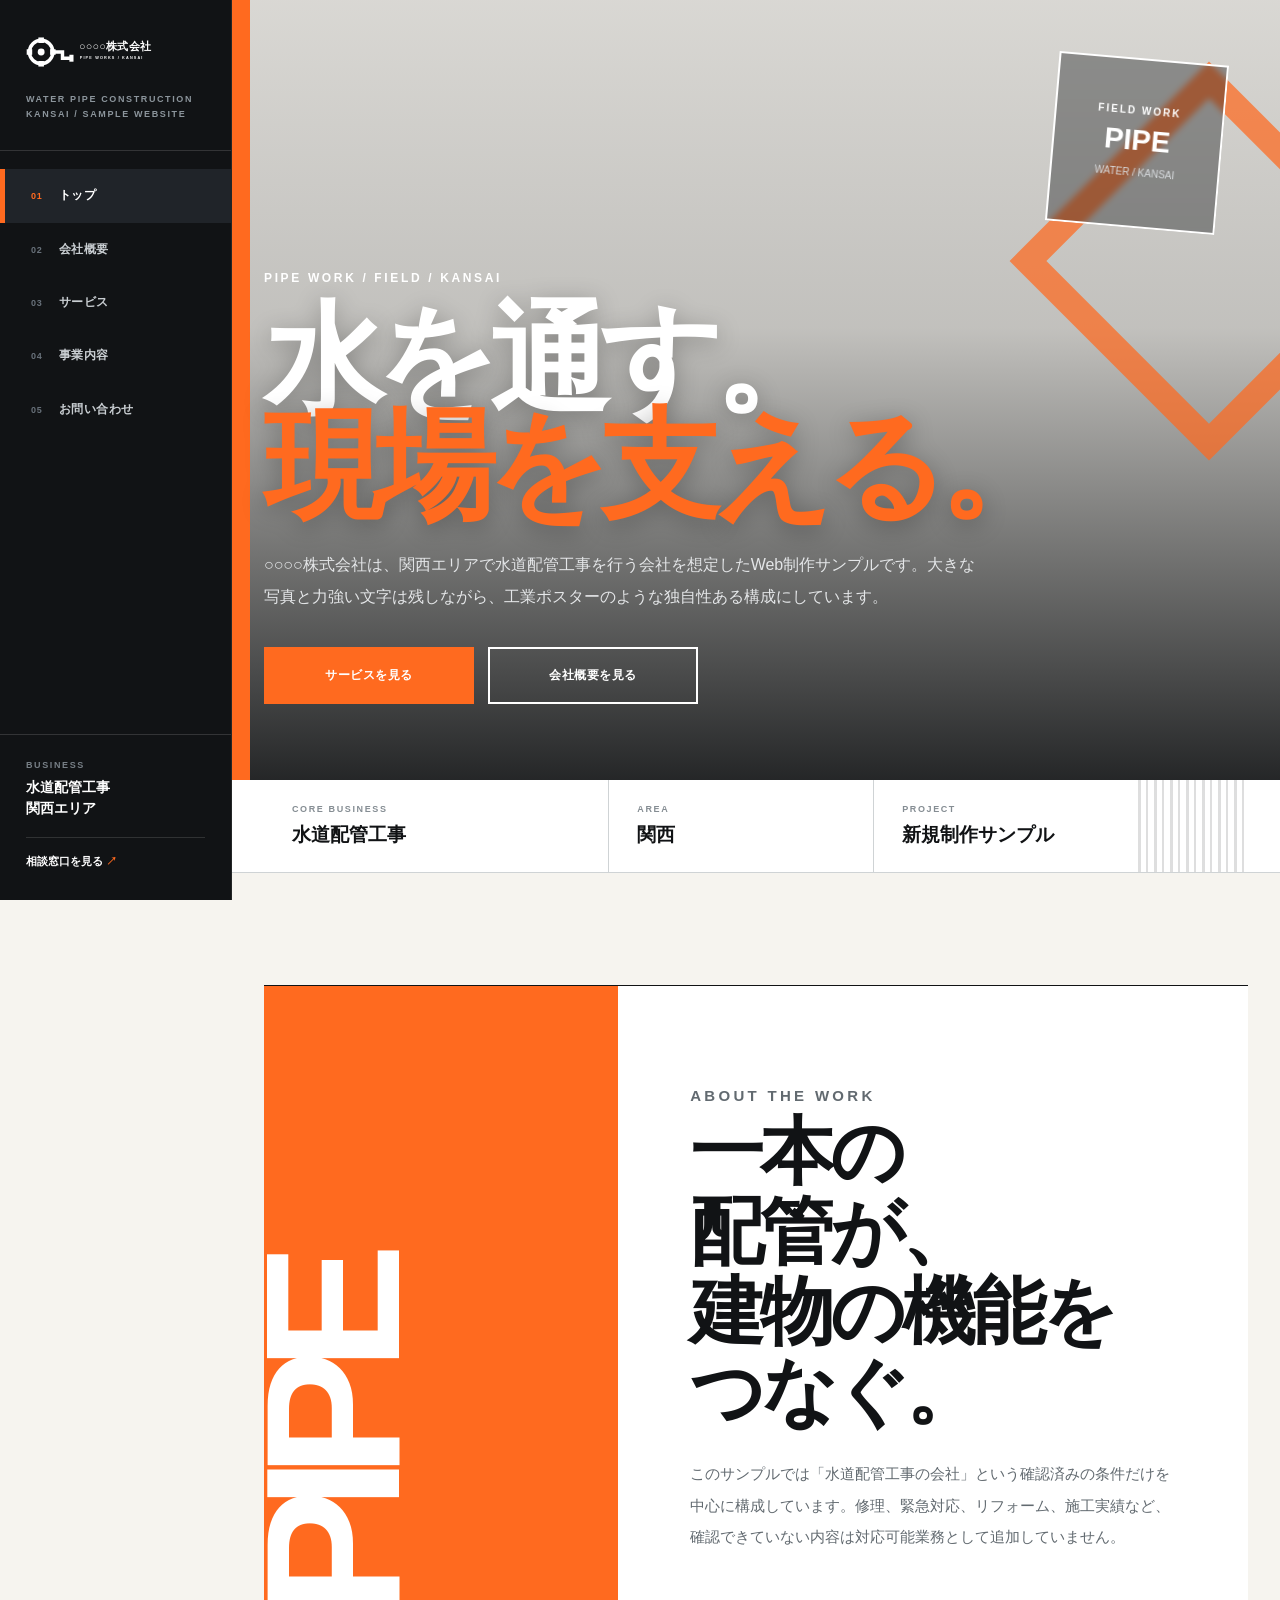
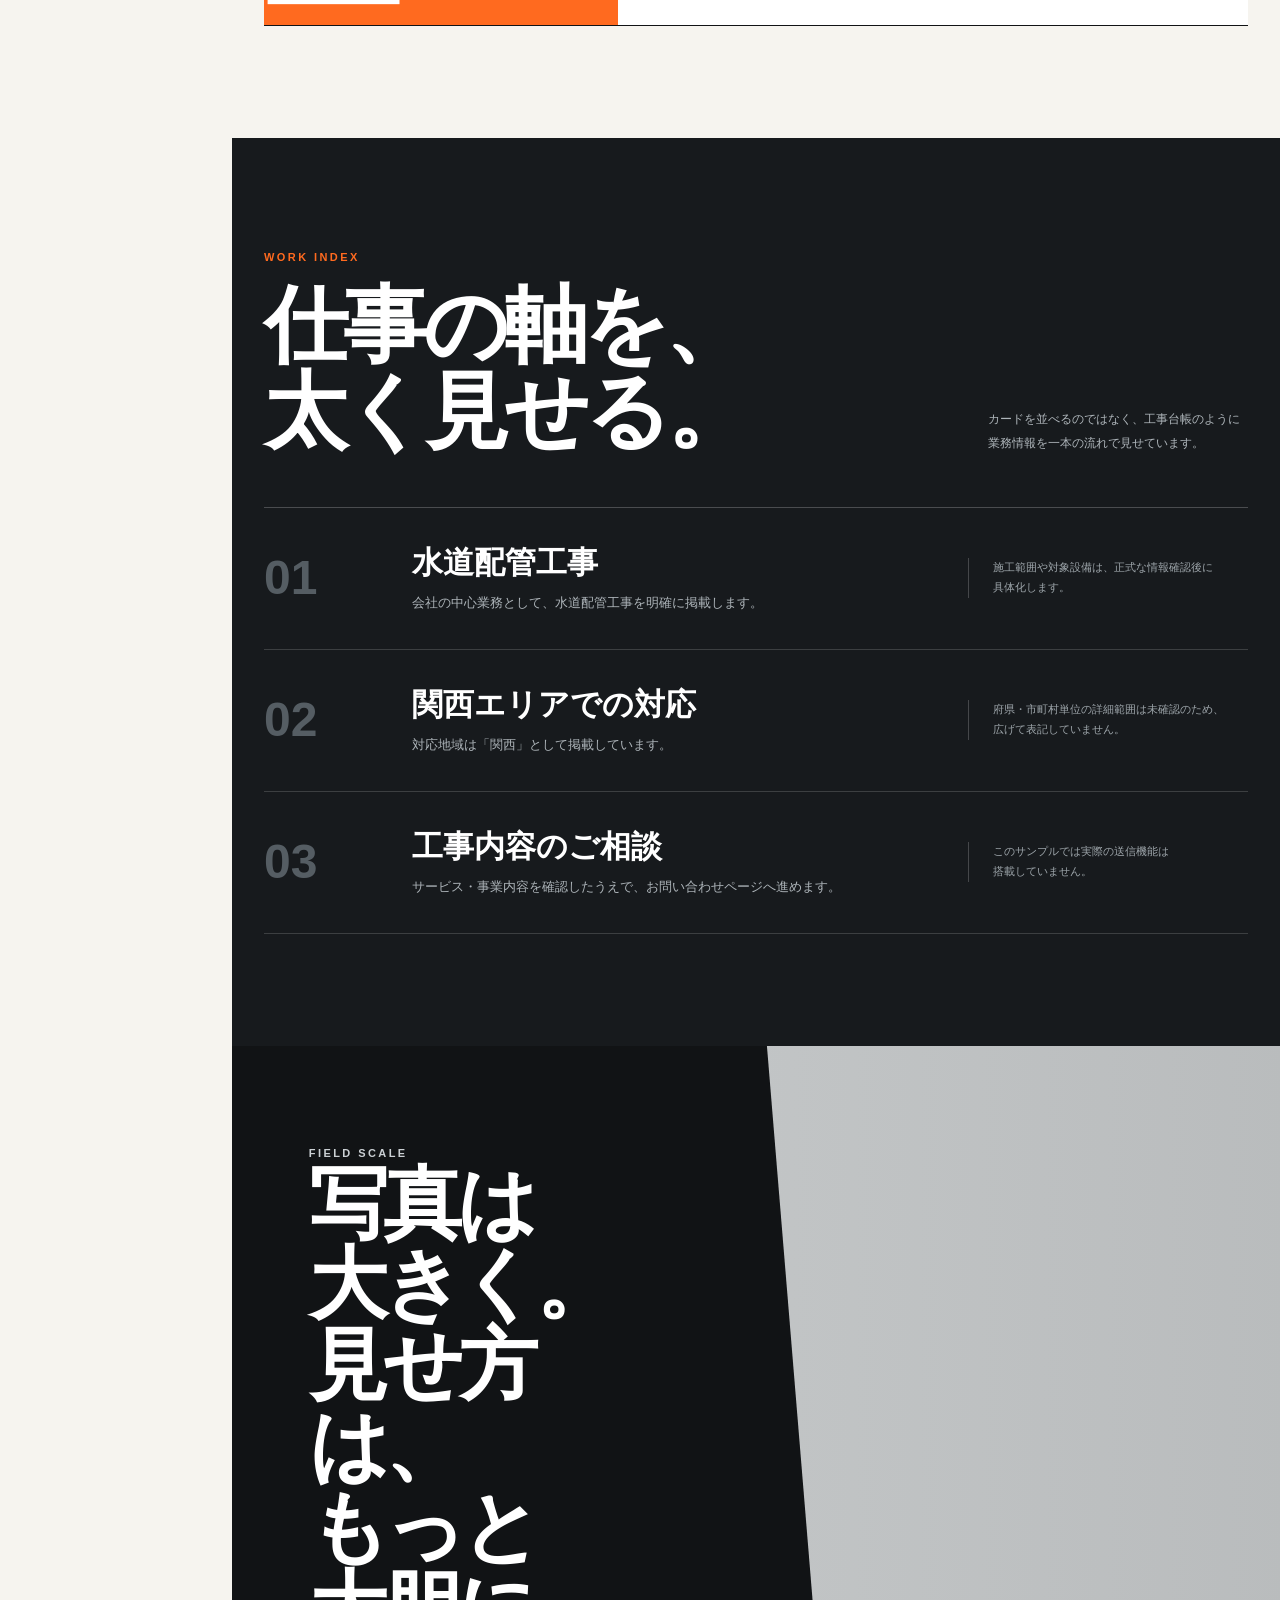
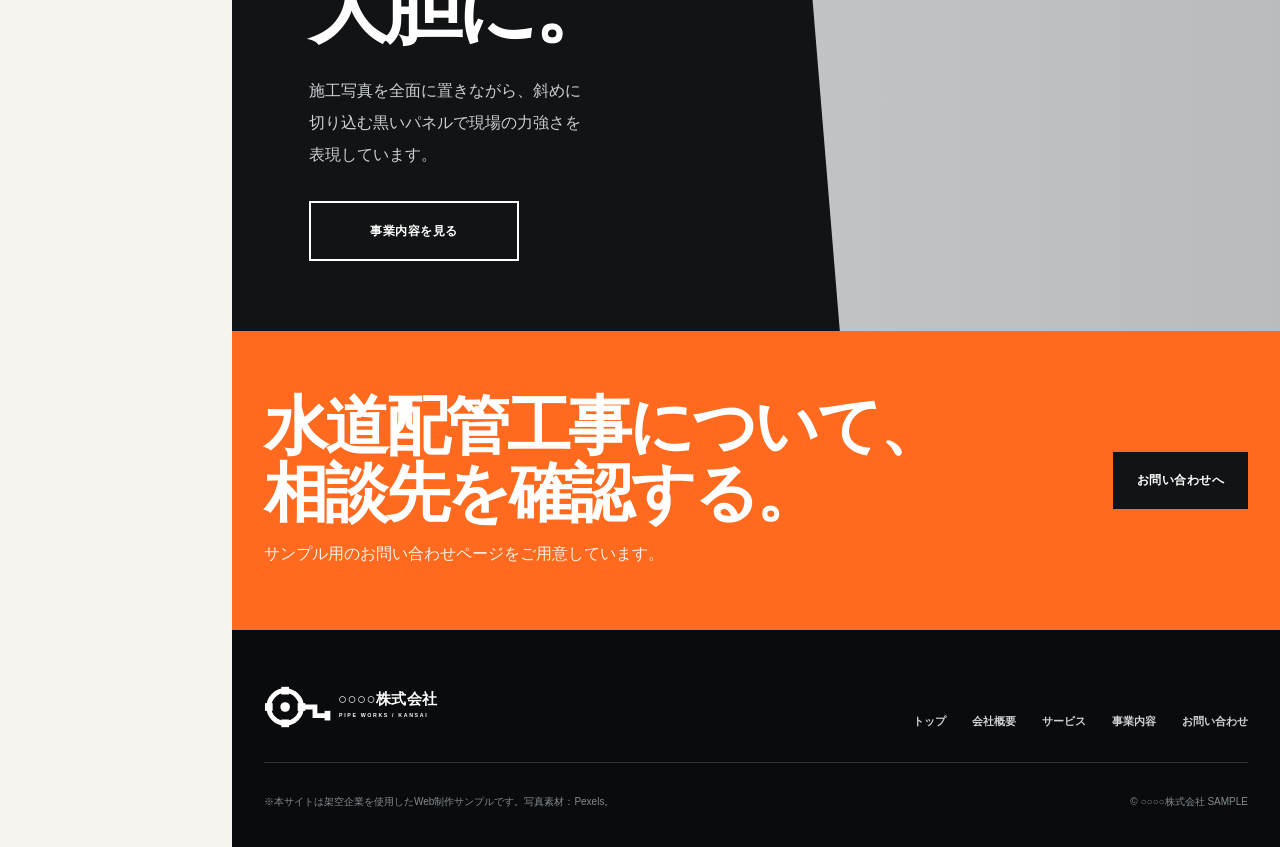
==== commit 78dc242d: "写真セクションのレスポンシブ修正を適用" ====
--- a/index.html
+++ b/index.html
@@ -8,6 +8,7 @@
   <link rel="icon" href="assets/logo.svg" type="image/svg+xml">
   <link rel="stylesheet" href="css/style.css">
   <link rel="stylesheet" href="css/japanese-wrap.css">
+  <link rel="stylesheet" href="css/photo-cut-fix.css">
 </head>
 <body>
 <aside class="site-rail">
--- a/css/japanese-wrap.css
+++ b/css/japanese-wrap.css
@@ -1,9 +1,12 @@
+/* 日本語を文節に近い位置で自然に折り返す共通ルール */
 html[lang="ja"],body{line-break:strict;word-break:normal;overflow-wrap:normal;hyphens:none}
+
 @supports (word-break:auto-phrase){
   html[lang="ja"],body{word-break:auto-phrase}
-  p,li,dt,dd,label,.hero-text,.lead,.page-hero p,.impact-row p,.service-body p,.business-block p,.company-message p,.form-note{word-break:auto-phrase;text-wrap:pretty}
+  p,li,dt,dd,label,.hero-text,.lead,.page-hero-title p,.manifesto-copy p,.service-run-item p,.company-copy p,.service-column p,.business-node p,.form-note{word-break:auto-phrase;text-wrap:pretty}
   h1,h2,h3,.display-title{word-break:auto-phrase;text-wrap:balance}
 }
+
 .jp-flow{line-break:strict;overflow-wrap:normal;hyphens:none}
 @supports not (word-break:auto-phrase){
   .jp-flow{word-break:keep-all}
@@ -14,5 +17,7 @@
   .jp-flow .jp-phrase{display:inline;max-width:none;white-space:normal}
   .jp-flow wbr{display:none}
 }
-.header-inner>*,.hero-inner>*,.intro-grid>*,.impact-row>*,.company-message>*,.company-row>*,.service-band>*,.business-block>*,.contact-grid>*,.form-grid>*,.cta-inner>*{min-width:0}
+
+.hero-content,.fact-cell,.manifesto-grid>*,.service-run-item>*,.photo-cut-copy,.page-hero>*,.company-lead>*,.company-row>*,.service-column,.business-node>*,.contact-stage>*,.form-grid>*,.cta-inner>*{min-width:0}
+
 @media(max-width:760px){p,li,dt,dd,label{max-width:100%}}
--- a/css/photo-cut-fix.css
+++ b/css/photo-cut-fix.css
@@ -0,0 +1,48 @@
+/* 写真セクションのレスポンシブ時の文字切れ・CTAかぶり対策 */
+.photo-cut{
+  display:flex;
+  align-items:stretch;
+  min-height:660px;
+  overflow:hidden;
+}
+
+.photo-cut-panel{
+  position:relative;
+  left:auto;
+  top:auto;
+  bottom:auto;
+  flex:0 0 min(58%,760px);
+  width:min(58%,760px);
+  min-height:660px;
+  box-sizing:border-box;
+}
+
+.photo-cut-copy{
+  min-width:0;
+}
+
+/* タブレット幅では文章が縦に伸びてもセクション自体を伸ばし、
+   上下の内容が切れたり次のCTAに隠れたりしないようにする */
+@media(max-width:1040px){
+  .photo-cut{
+    min-height:700px;
+  }
+
+  .photo-cut-panel{
+    min-height:700px;
+  }
+}
+
+@media(max-width:760px){
+  .photo-cut{
+    min-height:0;
+  }
+
+  .photo-cut-panel{
+    flex-basis:88%;
+    width:88%;
+    min-height:0;
+    padding-top:64px;
+    padding-bottom:70px;
+  }
+}
